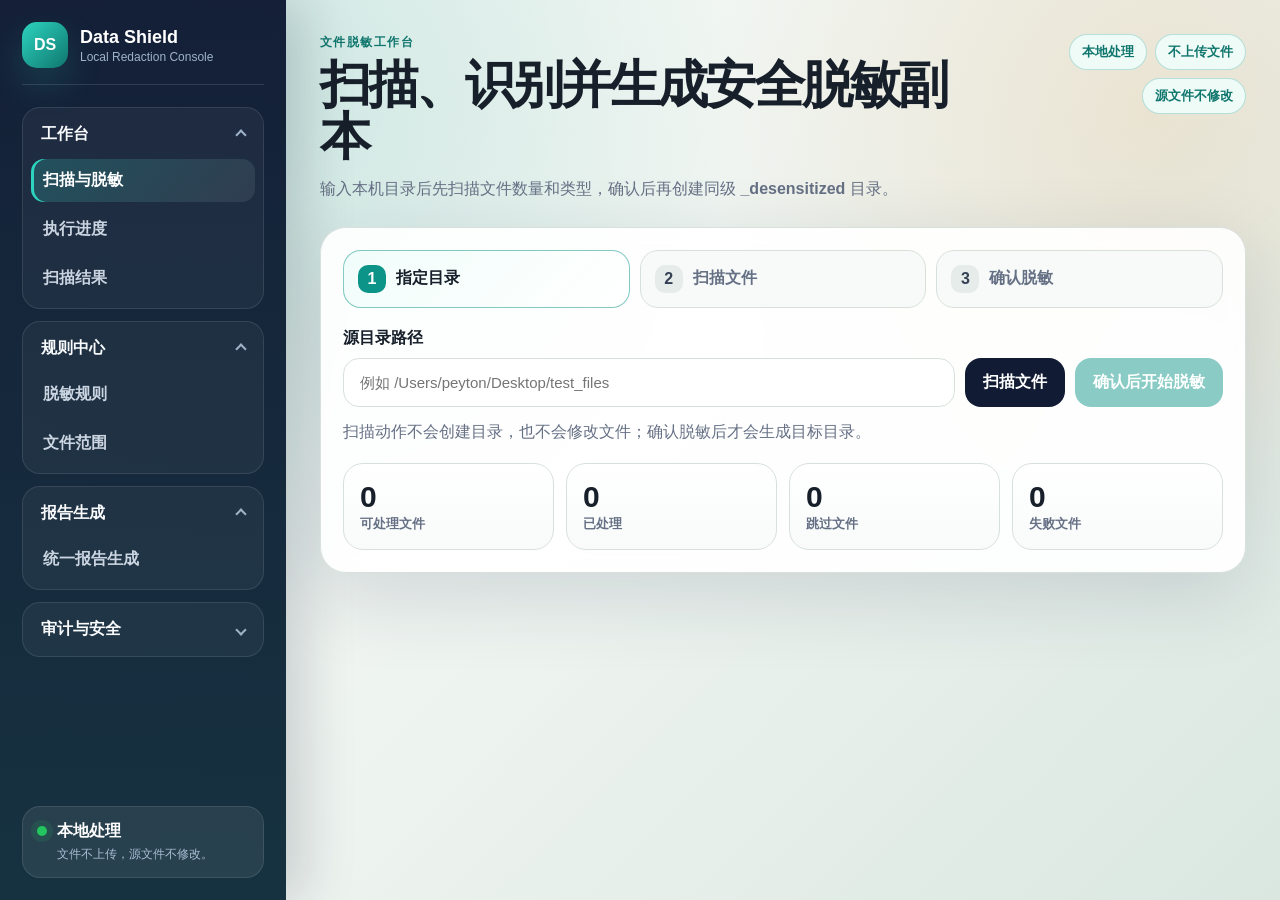
==== templates/index.html @ 87bc5324 "20260602" ====
<!doctype html>
<html lang="zh-CN">
<head>
  <meta charset="utf-8" />
  <meta name="viewport" content="width=device-width, initial-scale=1" />
  <title>文件脱敏工作台</title>
  <link rel="stylesheet" href="/static/styles.css" />
</head>
<body>
  <div class="productShell">
    <aside class="sidebar">
      <div class="sideBrand">
        <div class="logoMark">DS</div>
        <div>
          <strong>Data Shield</strong>
          <span>Local Redaction Console</span>
        </div>
      </div>

      <nav class="navGroups" aria-label="产品导航">
        <details class="navGroup" open>
          <summary><span>工作台</span><i></i></summary>
          <button class="navItem active" data-panel="workbench">扫描与脱敏</button>
          <button class="navItem" data-panel="progress">执行进度</button>
          <button class="navItem" data-panel="results">扫描结果</button>
        </details>
        <details class="navGroup" open>
          <summary><span>规则中心</span><i></i></summary>
          <button class="navItem" data-panel="rules">脱敏规则</button>
          <button class="navItem" data-panel="scope">文件范围</button>
        </details>
        <details class="navGroup" open>
          <summary><span>报告生成</span><i></i></summary>
          <button class="navItem" data-panel="report-generator">统一报告生成</button>
        </details>
        <details class="navGroup">
          <summary><span>审计与安全</span><i></i></summary>
          <button class="navItem" data-panel="report">报告说明</button>
          <button class="navItem" data-panel="risk">风险提示</button>
        </details>
      </nav>

      <div class="sideFoot">
        <span class="safeDot"></span>
        <div>
          <strong>本地处理</strong>
          <p>文件不上传，源文件不修改。</p>
        </div>
      </div>
    </aside>

    <main class="content">
      <header class="hero">
        <div>
          <p class="eyebrow">文件脱敏工作台</p>
          <h1 id="pageTitle">扫描、识别并生成安全脱敏副本</h1>
          <p class="subtitle" id="pageSubtitle">输入本机目录后先扫描文件数量和类型，确认后再创建同级 <b>_desensitized</b> 目录。</p>
        </div>
        <div class="heroBadges">
          <span>本地处理</span>
          <span>不上传文件</span>
          <span>源文件不修改</span>
        </div>
      </header>

      <section class="mainGrid">
        <div class="primaryColumn">
          <section class="card panel activePanel" id="panel-workbench">
            <div class="steps">
              <div class="step active" id="stepInput"><b>1</b><span>指定目录</span></div>
              <div class="step" id="stepScan"><b>2</b><span>扫描文件</span></div>
              <div class="step" id="stepRun"><b>3</b><span>确认脱敏</span></div>
            </div>

            <label for="sourceDir">源目录路径</label>
            <div class="inputRow">
              <input id="sourceDir" placeholder="例如 /Users/peyton/Desktop/test_files" />
              <button class="secondary" onclick="scan()">扫描文件</button>
              <button id="startBtn" onclick="startJob()" disabled>确认后开始脱敏</button>
            </div>
            <p class="hint">扫描动作不会创建目录，也不会修改文件；确认脱敏后才会生成目标目录。</p>

            <div class="metrics">
              <div class="metric"><b id="total">0</b><span>可处理文件</span></div>
              <div class="metric"><b id="processed">0</b><span>已处理</span></div>
              <div class="metric"><b id="skipped">0</b><span>跳过文件</span></div>
              <div class="metric"><b id="failed">0</b><span>失败文件</span></div>
            </div>
          </section>

          <section class="card panel" id="panel-progress">
            <div class="sectionTitle">
              <h2>执行进度</h2>
              <span id="statusBadge" class="tag neutral">等待扫描</span>
            </div>
            <div class="progress"><div id="bar"></div></div>
            <div class="statusGrid">
              <div><b>状态</b><span id="status">等待输入目录并扫描</span></div>
              <div><b>目标目录</b><span id="targetDir">-</span></div>
              <div><b>当前文件</b><span id="currentFile">-</span></div>
            </div>
            <div class="typeCounts" id="typeCounts"><span class="pill">等待扫描统计</span></div>
          </section>

          <section class="card panel" id="panel-results">
            <div class="sectionTitle">
              <h2>扫描结果</h2>
              <span class="muted" id="tableSummary">暂无扫描结果</span>
            </div>
            <div class="panelActions">
              <button class="secondary" onclick="activatePanel('workbench')">返回配置</button>
              <button id="resultStartBtn" onclick="startJob()" disabled>确认后开始脱敏</button>
            </div>
            <div class="tableWrap">
              <table>
                <thead><tr><th>文件</th><th>类型</th><th>状态</th><th>说明</th></tr></thead>
                <tbody id="fileRows"><tr><td colspan="4" class="muted">扫描后会显示文件明细。</td></tr></tbody>
              </table>
            </div>
          </section>

          <section class="card panel" id="panel-report-generator">
            <div class="sectionTitle"><h2>统一报告生成</h2><span class="tag">已接入</span></div>
            <div class="reportBuilder">
              <div class="reportHero"><b>Report Studio</b><span>一次指定台账数据源和交付文档目录，按日期范围生成周报、月报、季度报或年度报告。</span></div>

              <label for="reportLedgerPath">Excel 台账路径</label>
              <input id="reportLedgerPath" placeholder="例如 /Users/peyton/Desktop/project/0-Working-Record.xlsx" />

              <label for="reportDocumentRoot">交付文档搜索目录</label>
              <input id="reportDocumentRoot" placeholder="默认使用 Excel 台账所在目录" />

              <label>报告类型</label>
              <div class="reportTypeGrid" role="group" aria-label="报告类型">
                <button class="reportType active" type="button" data-report-type="weekly">周报</button>
                <button class="reportType" type="button" data-report-type="monthly">月报</button>
                <button class="reportType" type="button" data-report-type="quarterly">季度报</button>
                <button class="reportType" type="button" data-report-type="annual">年度报告</button>
              </div>

              <div class="dateGrid">
                <div>
                  <label for="reportStartDate">开始日期</label>
                  <input id="reportStartDate" type="date" />
                </div>
                <div>
                  <label for="reportEndDate">结束日期</label>
                  <input id="reportEndDate" type="date" />
                </div>
              </div>

              <div class="reportOptions"><span>工作完成情况</span><span>风险与问题</span><span>交付文档重点</span><span>后续计划</span></div>
              <button id="reportGenerateBtn" onclick="generateUnifiedReport()">生成报告</button>
              <div class="reportResult" id="reportResult">
                <p class="hint">选择报告类型和日期范围后生成报告。系统会读取 `一线支持` 和 `二线支持`，并在本地交付文档目录中递归查找 `交付文档` 字段对应文件，不访问外网。</p>
              </div>
            </div>
          </section>
        </div>

        <aside class="secondaryColumn">
          <section class="card panel" id="panel-rules">
            <div class="sectionTitle"><h2>脱敏规则</h2><span class="tag">46 条规则</span></div>
            <div class="ruleList">
              <details open>
                <summary>身份与联系方式</summary>
                <div class="ruleChips">
                  <span>身份证号 <code>&lt;ID_CARD&gt;</code></span>
                  <span>护照号 <code>&lt;PASSPORT&gt;</code></span>
                  <span>港澳证件 <code>&lt;HK_ID&gt;</code></span>
                  <span>台湾证件 <code>&lt;TW_ID&gt;</code></span>
                  <span>手机号 <code>&lt;PHONE&gt;</code></span>
                  <span>固定电话 <code>&lt;FIXED_PHONE&gt;</code></span>
                  <span>邮箱 <code>&lt;EMAIL&gt;</code></span>
                  <span>车牌号 <code>&lt;VEHICLE_PLATE&gt;</code></span>
                </div>
              </details>
              <details open>
                <summary>金融、票据与交易标识</summary>
                <div class="ruleChips">
                  <span>银行卡号 <code>&lt;BANK_CARD&gt;</code></span>
                  <span>银行账户 <code>&lt;BANK_ACCOUNT&gt;</code></span>
                  <span>SWIFT/BIC <code>&lt;SWIFT_CODE&gt;</code></span>
                  <span>支付系统行号 <code>&lt;CNAPS_CODE&gt;</code></span>
                  <span>证券账户 <code>&lt;SECURITY_ACCOUNT&gt;</code></span>
                  <span>股票代码 <code>&lt;STOCK_CODE&gt;</code></span>
                  <span>基金代码 <code>&lt;FUND_CODE&gt;</code></span>
                  <span>合同编号 <code>&lt;CONTRACT_NO&gt;</code></span>
                  <span>交易流水 <code>&lt;TXN_NO&gt;</code></span>
                  <span>发票号 <code>&lt;INVOICE_NO&gt;</code></span>
                  <span>纳税人识别号 <code>&lt;TAXPAYER_ID&gt;</code></span>
                </div>
              </details>
              <details open>
                <summary>系统资产、密钥与连接信息</summary>
                <div class="ruleChips">
                  <span>IPv4/IPv6 <code>&lt;IP&gt;</code></span>
                  <span>MAC 地址 <code>&lt;MAC&gt;</code></span>
                  <span>主机名字段 <code>&lt;HOSTNAME&gt;</code></span>
                  <span>密码/Token/API Key/Cookie <code>&lt;REDACTED&gt;</code></span>
                  <span>URL 敏感参数 <code>&lt;REDACTED&gt;</code></span>
                  <span>私钥块 <code>&lt;PRIVATE_KEY&gt;</code></span>
                  <span>数据库连接串 <code>&lt;DB_CONNECTION&gt;</code></span>
                </div>
              </details>
              <details>
                <summary>个人字段类敏感信息</summary>
                <div class="ruleChips">
                  <span>姓名字段 <code>&lt;NAME&gt;</code></span>
                  <span>地址字段 <code>&lt;ADDRESS&gt;</code></span>
                  <span>位置/经纬度字段 <code>&lt;LOCATION&gt;</code></span>
                  <span>出生日期字段 <code>&lt;DATE&gt;</code></span>
                  <span>账号/用户字段 <code>&lt;ACCOUNT&gt;</code></span>
                  <span>金融金额字段 <code>&lt;FINANCIAL_INFO&gt;</code></span>
                  <span>利率字段 <code>&lt;RATE&gt;</code></span>
                  <span>信用评分字段 <code>&lt;CREDIT_SCORE&gt;</code></span>
                  <span>贷款状态字段 <code>&lt;LOAN_STATUS&gt;</code></span>
                  <span>抵押/担保字段 <code>&lt;COLLATERAL&gt;</code></span>
                </div>
              </details>
              <details>
                <summary>企业、监管与合规字段</summary>
                <div class="ruleChips">
                  <span>统一社会信用代码 <code>&lt;CREDIT_CODE&gt;</code></span>
                  <span>企业/机构名称字段 <code>&lt;COMPANY_NAME&gt;</code></span>
                  <span>法人代表字段 <code>&lt;LEGAL_PERSON&gt;</code></span>
                  <span>反洗钱/名单字段 <code>&lt;AML_INFO&gt;</code></span>
                  <span>监管批复/许可字段 <code>&lt;COMPLIANCE_INFO&gt;</code></span>
                </div>
              </details>
              <details>
                <summary>特殊敏感信息字段</summary>
                <div class="ruleChips">
                  <span>医疗信息字段 <code>&lt;MEDICAL_INFO&gt;</code></span>
                  <span>生物识别字段 <code>&lt;BIOMETRIC&gt;</code></span>
                  <span>宗教信仰字段 <code>&lt;RELIGION&gt;</code></span>
                  <span>未成年人/监护人字段 <code>&lt;MINOR_INFO&gt;</code></span>
                </div>
              </details>
            </div>
          </section>

          <section class="card panel" id="panel-scope">
            <div class="sectionTitle"><h2>文件范围</h2><span class="tag neutral">当前版本</span></div>
            <div class="scopeGrid">
              <span>.docx</span><span>.pptx</span><span>.xlsx</span><span>.txt</span><span>.csv</span><span>.json</span><span>.log</span><span>.md</span>
            </div>
            <p class="hint">旧版 Office、PDF 和未知二进制文件默认跳过，避免未脱敏内容进入输出目录。</p>
          </section>

          <section class="card panel" id="panel-report">
            <div class="sectionTitle"><h2>报告说明</h2><span class="tag">JSON</span></div>
            <p class="hint">任务完成后会在目标目录生成 <code>desensitization_report.json</code>，记录处理数量、跳过文件、失败文件和规则命中次数。</p>
          </section>

          <section class="card panel riskPanel" id="panel-risk">
            <div class="sectionTitle"><h2>风险提示</h2><span class="tag warn">需抽查</span></div>
            <p>规则脱敏可能存在误判或漏判。图片 OCR、PDF 原格式、嵌入对象、复杂宏和旧版 Office 文件暂未覆盖，正式使用前需要人工抽查脱敏结果。</p>
          </section>
        </aside>
      </section>
    </main>
  </div>
  <script src="/static/app.js"></script>
</body>
</html>
---- static/styles.css ----
:root {
  --bg: #edf3ef;
  --panel: #ffffff;
  --panel-soft: #f7faf8;
  --ink: #17202a;
  --muted: #667085;
  --line: #d8e0dc;
  --brand: #0d9488;
  --brand-dark: #0f766e;
  --navy: #111c34;
  --navy-soft: #1d2b4b;
  --amber: #d97706;
  --red: #dc2626;
  --green: #15803d;
  --shadow: 0 24px 80px rgba(20, 33, 61, .14);
}
* { box-sizing: border-box; }
body {
  margin: 0;
  min-height: 100vh;
  font-family: Avenir Next, Trebuchet MS, "PingFang SC", "Microsoft YaHei", sans-serif;
  color: var(--ink);
  background:
    radial-gradient(circle at 18% 10%, rgba(13, 148, 136, .18), transparent 32rem),
    radial-gradient(circle at 90% 12%, rgba(217, 119, 6, .12), transparent 28rem),
    linear-gradient(135deg, #f8fbf8 0%, var(--bg) 55%, #dae7e1 100%);
}
button, input { font: inherit; }
.productShell { display: grid; grid-template-columns: 286px minmax(0, 1fr); min-height: 100vh; }
.sidebar {
  position: sticky;
  top: 0;
  height: 100vh;
  display: flex;
  flex-direction: column;
  gap: 22px;
  padding: 22px;
  color: #dbeafe;
  background:
    linear-gradient(180deg, rgba(17, 28, 52, .98), rgba(13, 42, 57, .96)),
    radial-gradient(circle at top, rgba(13, 148, 136, .3), transparent 20rem);
  box-shadow: 16px 0 50px rgba(17, 28, 52, .18);
}
.sideBrand { display: flex; align-items: center; gap: 12px; padding-bottom: 16px; border-bottom: 1px solid rgba(255,255,255,.12); }
.logoMark { width: 46px; height: 46px; display: grid; place-items: center; border-radius: 15px; background: linear-gradient(135deg, #2dd4bf, #0f766e); color: white; font-weight: 900; box-shadow: 0 16px 36px rgba(45, 212, 191, .18); }
.sideBrand strong { display: block; color: white; font-size: 18px; }
.sideBrand span { display: block; color: #9fb3c8; font-size: 12px; margin-top: 2px; }
.navGroups { display: grid; gap: 12px; }
.navGroup { border: 1px solid rgba(255,255,255,.1); background: rgba(255,255,255,.045); border-radius: 18px; padding: 8px; }
.navGroup summary { list-style: none; cursor: pointer; display: flex; align-items: center; justify-content: space-between; color: #f8fafc; font-weight: 800; padding: 8px 10px; }
.navGroup summary::-webkit-details-marker { display: none; }
.navGroup summary i { width: 8px; height: 8px; border-right: 2px solid #9fb3c8; border-bottom: 2px solid #9fb3c8; transform: rotate(45deg); transition: transform .2s ease; }
.navGroup[open] summary i { transform: rotate(225deg); }
.navItem { width: 100%; margin-top: 6px; padding: 11px 12px; border: 0; border-radius: 13px; background: transparent; color: #cbd5e1; text-align: left; cursor: pointer; font-weight: 700; }
.navItem:hover { background: rgba(255,255,255,.08); color: white; }
.navItem.active { background: linear-gradient(135deg, rgba(45, 212, 191, .22), rgba(255,255,255,.08)); color: white; box-shadow: inset 3px 0 0 #2dd4bf; }
.sideFoot { margin-top: auto; display: flex; gap: 10px; align-items: flex-start; padding: 14px; border-radius: 18px; background: rgba(255,255,255,.08); border: 1px solid rgba(255,255,255,.1); }
.safeDot { width: 10px; height: 10px; margin-top: 5px; border-radius: 99px; background: #22c55e; box-shadow: 0 0 0 6px rgba(34,197,94,.12); }
.sideFoot strong { color: white; }
.sideFoot p { margin: 4px 0 0; color: #a9bdd4; font-size: 12px; line-height: 1.45; }
.content { padding: 34px; overflow: hidden; }
.hero { display: flex; justify-content: space-between; gap: 24px; align-items: flex-start; margin-bottom: 24px; }
.eyebrow { margin: 0 0 8px; color: var(--brand-dark); font-weight: 900; letter-spacing: .12em; text-transform: uppercase; font-size: 12px; }
h1 { margin: 0; font-size: clamp(32px, 4vw, 54px); letter-spacing: -.055em; line-height: 1.02; }
.subtitle { max-width: 720px; margin: 12px 0 0; color: var(--muted); line-height: 1.7; }
.heroBadges { display: flex; flex-wrap: wrap; gap: 8px; justify-content: flex-end; min-width: 260px; }
.heroBadges span, .tag { border: 1px solid rgba(13, 148, 136, .26); color: #0f766e; background: rgba(240, 253, 250, .9); border-radius: 999px; padding: 8px 12px; font-size: 13px; font-weight: 800; }
.tag.neutral { color: #344054; background: #f2f4f7; border-color: #d0d5dd; }
.tag.ok { color: var(--green); background: #f0fdf4; border-color: rgba(21,128,61,.28); }
.tag.danger { color: var(--red); background: #fef2f2; border-color: rgba(220,38,38,.25); }
.tag.warn { color: var(--amber); background: #fffbeb; border-color: rgba(217,119,6,.28); }
.mainGrid { display: block; }
.primaryColumn, .secondaryColumn { display: contents; }
.card { background: rgba(255,255,255,.92); border: 1px solid var(--line); border-radius: 26px; padding: 22px; box-shadow: var(--shadow); backdrop-filter: blur(10px); }
.card + .card { margin-top: 20px; }
.panel { display: none; scroll-margin-top: 24px; animation: panelIn .22s ease-out; }
.panel.activePanel { display: block; }
@keyframes panelIn {
  from { opacity: 0; transform: translateY(8px); }
  to { opacity: 1; transform: translateY(0); }
}
.steps { display: grid; grid-template-columns: repeat(3, 1fr); gap: 10px; margin-bottom: 20px; }
.step { display: flex; align-items: center; gap: 10px; border: 1px solid var(--line); background: var(--panel-soft); border-radius: 18px; padding: 14px; color: var(--muted); font-weight: 800; }
.step b { width: 28px; height: 28px; display: grid; place-items: center; border-radius: 10px; background: #e5ece9; color: #344054; }
.step.active { border-color: rgba(13,148,136,.5); background: linear-gradient(135deg, rgba(240,253,250,.96), white); color: var(--ink); }
.step.active b { background: var(--brand); color: white; }
label { display: block; font-weight: 900; margin-bottom: 9px; }
.inputRow { display: grid; grid-template-columns: 1fr auto auto; gap: 10px; }
input { width: 100%; border: 1px solid var(--line); border-radius: 16px; padding: 15px 16px; font-size: 15px; background: white; color: var(--ink); outline: none; }
input:focus { border-color: var(--brand); box-shadow: 0 0 0 4px rgba(13,148,136,.12); }
button { border: 0; border-radius: 16px; padding: 14px 18px; font-weight: 900; background: var(--brand); color: white; cursor: pointer; white-space: nowrap; }
button:hover { background: var(--brand-dark); }
button.secondary { background: var(--navy); }
button.secondary:hover { background: var(--navy-soft); }
button:disabled { opacity: .48; cursor: not-allowed; }
.downloadButton {
  display: inline-flex;
  align-items: center;
  justify-content: center;
  border-radius: 16px;
  padding: 14px 18px;
  font-weight: 900;
  color: white;
  background: var(--brand);
  text-decoration: none;
}
.downloadButton:hover { background: var(--brand-dark); }
.hint { margin: 12px 0 0; color: var(--muted); line-height: 1.65; }
.metrics { display: grid; grid-template-columns: repeat(4, 1fr); gap: 12px; margin-top: 18px; }
.metric { border: 1px solid var(--line); background: linear-gradient(180deg, white, #f8fbfa); border-radius: 20px; padding: 16px; }
.metric b { display: block; font-size: 30px; letter-spacing: -.04em; }
.metric span { color: var(--muted); font-size: 13px; font-weight: 800; }
.sectionTitle { display: flex; align-items: center; justify-content: space-between; gap: 12px; margin-bottom: 14px; }
.sectionTitle h2 { margin: 0; font-size: 22px; letter-spacing: -.03em; }
.panelActions { display: flex; justify-content: flex-end; gap: 10px; margin-bottom: 14px; }
.progress { height: 16px; border-radius: 999px; border: 1px solid var(--line); background: white; overflow: hidden; }
.progress > div { width: 0; height: 100%; background: linear-gradient(90deg, var(--brand), #f59e0b); transition: width .25s ease; }
.statusGrid { display: grid; gap: 10px; margin-top: 16px; }
.statusGrid div { display: grid; grid-template-columns: 96px minmax(0, 1fr); gap: 10px; padding: 12px 14px; border: 1px dashed var(--line); border-radius: 16px; background: white; }
.statusGrid span, .muted { color: var(--muted); overflow-wrap: anywhere; }
.typeCounts { display: flex; flex-wrap: wrap; gap: 8px; margin-top: 14px; }
.pill { border: 1px solid var(--line); background: white; color: #344054; border-radius: 999px; padding: 8px 12px; font-size: 13px; font-weight: 800; }
.pill.ok { color: var(--green); border-color: rgba(21,128,61,.28); background: #f0fdf4; }
.pill.skip { color: var(--amber); border-color: rgba(217,119,6,.28); background: #fffbeb; }
.tableWrap { max-height: 380px; overflow: auto; border: 1px solid var(--line); border-radius: 18px; background: white; }
table { width: 100%; border-collapse: collapse; font-size: 14px; }
th, td { padding: 12px 14px; border-bottom: 1px solid #edf1ef; text-align: left; vertical-align: top; }
th { position: sticky; top: 0; background: #f8fbfa; color: #344054; font-size: 12px; text-transform: uppercase; letter-spacing: .05em; }
tr:last-child td { border-bottom: 0; }
.state { display: inline-flex; border-radius: 999px; padding: 5px 9px; font-size: 12px; font-weight: 900; }
.state.ok { color: var(--green); background: #dcfce7; }
.state.skip { color: var(--amber); background: #fef3c7; }
.ruleList { display: grid; gap: 10px; }
details { border: 1px solid var(--line); background: linear-gradient(180deg, white, #f8fbfa); border-radius: 18px; padding: 14px 15px; }
summary { cursor: pointer; font-weight: 900; color: #243247; }
details p { margin: 10px 0 0; color: var(--muted); line-height: 1.65; }
.ruleChips { display: flex; flex-wrap: wrap; gap: 8px; margin-top: 12px; }
.ruleChips span {
  display: inline-flex;
  align-items: center;
  gap: 6px;
  max-width: 100%;
  border: 1px solid var(--line);
  border-radius: 999px;
  padding: 8px 10px;
  background: white;
  color: #344054;
  font-size: 13px;
  font-weight: 800;
}
.ruleChips code { white-space: nowrap; }
code { background: #eef4f1; color: #0f766e; border-radius: 7px; padding: 2px 6px; }
.scopeGrid { display: grid; grid-template-columns: repeat(4, 1fr); gap: 8px; }
.scopeGrid span { text-align: center; border: 1px solid var(--line); border-radius: 12px; padding: 10px 8px; background: white; font-weight: 900; color: #344054; }
.reportBuilder { display: grid; gap: 14px; }
.reportHero {
  display: grid;
  gap: 6px;
  padding: 22px;
  border-radius: 22px;
  color: white;
  background:
    linear-gradient(135deg, rgba(17, 28, 52, .92), rgba(13, 148, 136, .86)),
    radial-gradient(circle at right top, rgba(255,255,255,.28), transparent 18rem);
  box-shadow: 0 20px 50px rgba(13, 42, 57, .18);
}
.reportHero b { font-size: 28px; letter-spacing: -.04em; }
.reportHero span { color: rgba(255,255,255,.78); line-height: 1.6; }
.reportOptions { display: flex; flex-wrap: wrap; gap: 8px; }
.reportTypeGrid { display: grid; grid-template-columns: repeat(4, 1fr); gap: 10px; }
.reportType {
  border: 1px solid var(--line);
  background: white;
  color: #344054;
}
.reportType:hover { background: #f8fbfa; color: var(--brand-dark); }
.reportType.active {
  border-color: rgba(13,148,136,.45);
  background: linear-gradient(135deg, var(--brand), #2dd4bf);
  color: white;
}
.reportOptions span {
  border: 1px solid rgba(13,148,136,.24);
  background: #f0fdfa;
  color: #0f766e;
  border-radius: 999px;
  padding: 8px 12px;
  font-size: 13px;
  font-weight: 900;
}
.dateGrid { display: grid; grid-template-columns: 1fr 1fr; gap: 12px; }
.reportResult { display: grid; gap: 12px; }
.reportSummary { display: grid; grid-template-columns: repeat(4, 1fr); gap: 10px; }
.reportSummary div {
  border: 1px solid var(--line);
  border-radius: 16px;
  padding: 14px;
  background: linear-gradient(180deg, white, #f8fbfa);
}
.reportSummary b { display: block; font-size: 26px; letter-spacing: -.04em; }
.reportSummary span { color: var(--muted); font-size: 13px; font-weight: 800; }
.generatedPath {
  display: grid;
  gap: 6px;
  border: 1px dashed var(--line);
  border-radius: 16px;
  padding: 14px;
  background: white;
}
.generatedPath span { color: var(--muted); overflow-wrap: anywhere; }
.reportPreview {
  max-height: 320px;
  overflow: auto;
  margin: 0;
  border-radius: 18px;
  padding: 16px;
  background: #111827;
  color: #e5e7eb;
  font-size: 13px;
  line-height: 1.65;
}
.documentSummaryBlock {
  display: grid;
  gap: 10px;
  border: 1px solid var(--line);
  border-radius: 18px;
  padding: 16px;
  background: #fbfdfc;
}
.documentSummaryBlock h3 { margin: 0; }
.docSummary ul { margin: 10px 0 0; padding-left: 20px; color: var(--muted); line-height: 1.65; }
.missingDocs { display: flex; flex-wrap: wrap; gap: 8px; align-items: center; color: var(--amber); }
.missingDocs span {
  border: 1px solid rgba(217,119,6,.28);
  background: #fffbeb;
  border-radius: 999px;
  padding: 6px 10px;
  font-size: 12px;
  font-weight: 800;
}
.errorText { color: var(--red); font-weight: 800; }
.riskPanel { border-left: 5px solid var(--amber); }
.riskPanel p { color: #7c4a03; line-height: 1.7; margin-bottom: 0; }
@media (max-width: 1120px) {
  .productShell { grid-template-columns: 1fr; }
  .sidebar { position: relative; height: auto; }
  .mainGrid { grid-template-columns: 1fr; }
  .hero { flex-direction: column; }
  .heroBadges { justify-content: flex-start; }
}
@media (max-width: 760px) {
  .content, .sidebar { padding: 18px; }
  .inputRow { grid-template-columns: 1fr; }
  .panelActions { flex-direction: column; }
  .metrics, .steps, .scopeGrid { grid-template-columns: 1fr 1fr; }
  .dateGrid, .reportSummary { grid-template-columns: 1fr; }
  .reportTypeGrid { grid-template-columns: 1fr 1fr; }
  .statusGrid div { grid-template-columns: 1fr; }
}
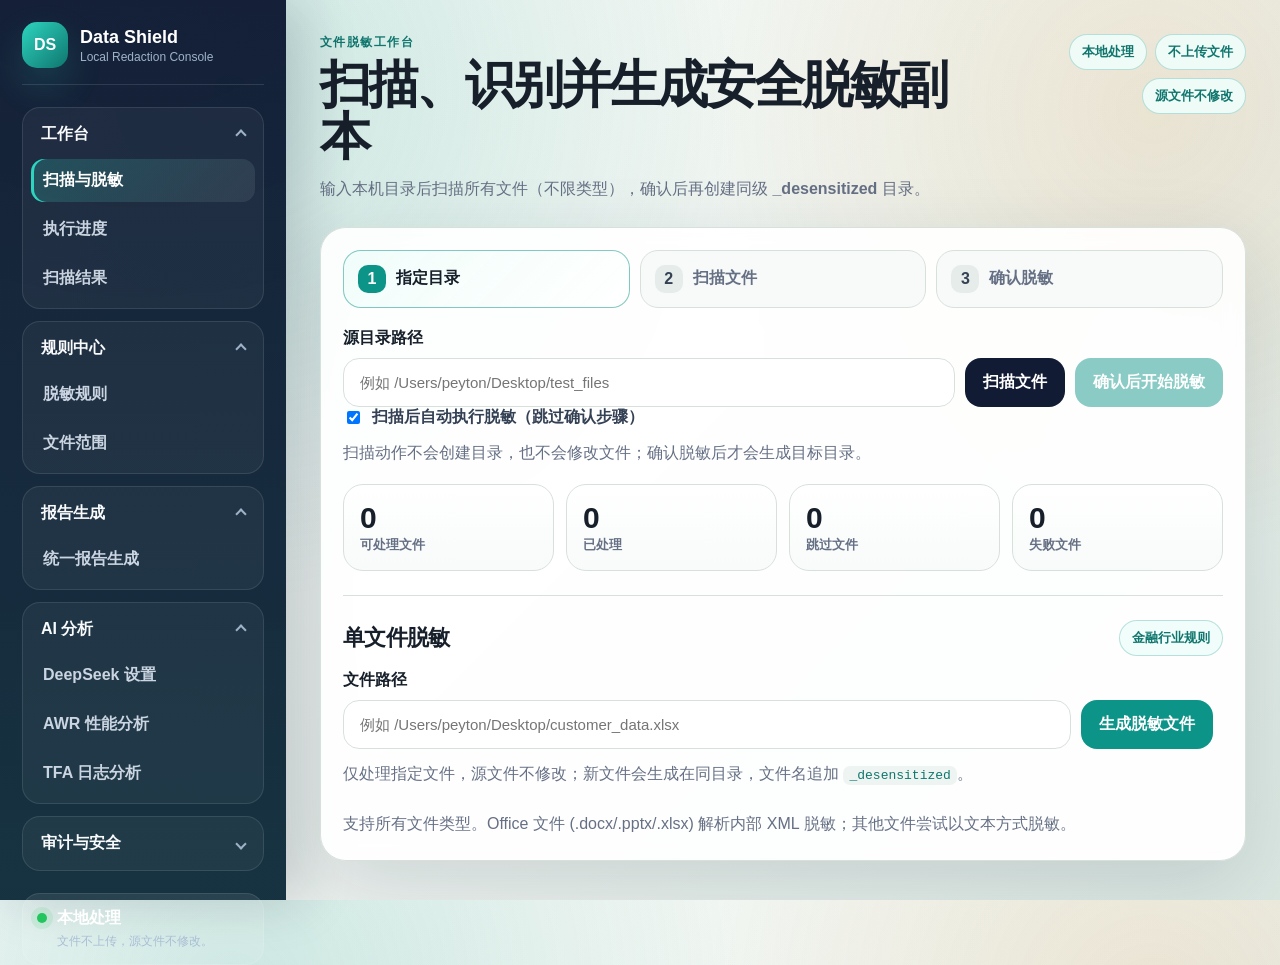
==== commit 7ae5cd5b: "20260605" ====
--- a/templates/index.html
+++ b/templates/index.html
@@ -33,6 +33,12 @@
           <summary><span>报告生成</span><i></i></summary>
           <button class="navItem" data-panel="report-generator">统一报告生成</button>
         </details>
+        <details class="navGroup" open>
+          <summary><span>AI 分析</span><i></i></summary>
+          <button class="navItem" data-panel="deepseek-config">DeepSeek 设置</button>
+          <button class="navItem" data-panel="awr-analysis">AWR 性能分析</button>
+          <button class="navItem" data-panel="tfa-analysis">TFA 日志分析</button>
+        </details>
         <details class="navGroup">
           <summary><span>审计与安全</span><i></i></summary>
           <button class="navItem" data-panel="report">报告说明</button>
@@ -54,7 +60,7 @@
         <div>
           <p class="eyebrow">文件脱敏工作台</p>
           <h1 id="pageTitle">扫描、识别并生成安全脱敏副本</h1>
-          <p class="subtitle" id="pageSubtitle">输入本机目录后先扫描文件数量和类型，确认后再创建同级 <b>_desensitized</b> 目录。</p>
+          <p class="subtitle" id="pageSubtitle">输入本机目录后扫描所有文件（不限类型），确认后再创建同级 <b>_desensitized</b> 目录。</p>
         </div>
         <div class="heroBadges">
           <span>本地处理</span>
@@ -78,6 +84,7 @@
               <button class="secondary" onclick="scan()">扫描文件</button>
               <button id="startBtn" onclick="startJob()" disabled>确认后开始脱敏</button>
             </div>
+            <label class="checkRow"><input id="autoRun" type="checkbox" checked /> 扫描后自动执行脱敏（跳过确认步骤）</label>
             <p class="hint">扫描动作不会创建目录，也不会修改文件；确认脱敏后才会生成目标目录。</p>
 
             <div class="metrics">
@@ -85,6 +92,21 @@
               <div class="metric"><b id="processed">0</b><span>已处理</span></div>
               <div class="metric"><b id="skipped">0</b><span>跳过文件</span></div>
               <div class="metric"><b id="failed">0</b><span>失败文件</span></div>
+            </div>
+
+            <div class="divider"></div>
+            <div class="sectionTitle compactTitle">
+              <h2>单文件脱敏</h2>
+              <span class="tag">金融行业规则</span>
+            </div>
+            <label for="singleFilePath">文件路径</label>
+            <div class="inputRow">
+              <input id="singleFilePath" placeholder="例如 /Users/peyton/Desktop/customer_data.xlsx" />
+              <button type="button" onclick="redactSingleFile()">生成脱敏文件</button>
+            </div>
+            <p class="hint">仅处理指定文件，源文件不修改；新文件会生成在同目录，文件名追加 <code>_desensitized</code>。</p>
+            <div class="singleFileResult" id="singleFileResult">
+              <p class="hint">支持所有文件类型。Office 文件 (.docx/.pptx/.xlsx) 解析内部 XML 脱敏；其他文件尝试以文本方式脱敏。</p>
             </div>
           </section>
 
@@ -149,6 +171,24 @@
                 </div>
               </div>
 
+              <!-- AI 增强开关 -->
+              <div class="reportAiSection">
+                <label class="reportAiToggle">
+                  <input type="checkbox" id="reportAiEnable" onchange="toggleReportAi()" />
+                  <span class="reportAiToggleUI"></span>
+                  <span><b>🤖 AI 增强报告</b></span>
+                </label>
+                <div class="reportAiConfig" id="reportAiConfig" style="display:none">
+                  <label for="reportDsMode">AI 模型选择</label>
+                  <select id="reportDsMode">
+                    <option value="">默认（使用 DeepSeek 设置中激活的模型）</option>
+                    <option value="local">本地模型</option>
+                    <option value="online">联网模型</option>
+                  </select>
+                  <p class="hint">启用后，系统会将统计数据发送给大模型进行语言润色和内容增强，并自动生成统计图表嵌入 Word 报告中。</p>
+                </div>
+              </div>
+
               <div class="reportOptions"><span>工作完成情况</span><span>风险与问题</span><span>交付文档重点</span><span>后续计划</span></div>
               <button id="reportGenerateBtn" onclick="generateUnifiedReport()">生成报告</button>
               <div class="reportResult" id="reportResult">
@@ -156,11 +196,326 @@
               </div>
             </div>
           </section>
+
+          <section class="card panel" id="panel-deepseek-config">
+            <div class="sectionTitle"><h2>DeepSeek 设置</h2><span class="tag">模型与服务</span></div>
+            <div class="dsConfigBuilder">
+
+              <div class="dsConfigHero">
+                <b>🔮 DeepSeek 配置</b>
+                <span>配置本地或联网模型服务参数，选择要使用的模型。配置完成后可前往「AWR 性能分析」页面进行报告分析。</span>
+              </div>
+
+              <!-- 模式选择 -->
+              <div class="dsModeSelector">
+                <label class="dsModeOption dsModeActive" id="dsModeLocalLabel">
+                  <input type="radio" name="dsMode" value="local" checked onchange="toggleDsMode()" />
+                  <span class="dsModeIcon">🖥️</span>
+                  <span class="dsModeLabel"><b>本地地址</b><small>使用本地 Ollama 等服务</small></span>
+                </label>
+                <label class="dsModeOption" id="dsModeOnlineLabel">
+                  <input type="radio" name="dsMode" value="online" onchange="toggleDsMode()" />
+                  <span class="dsModeIcon">🌐</span>
+                  <span class="dsModeLabel"><b>联网地址</b><small>使用在线 API 服务</small></span>
+                </label>
+              </div>
+
+              <!-- 本地配置面板 -->
+              <div class="dsConfigCard" id="dsPanelLocal">
+                <div class="sectionTitle compactTitle"><h3>🖥️ 本地配置</h3></div>
+                <div class="dsConfigGrid">
+                  <div class="dsFieldWithTest">
+                    <div>
+                      <label for="dsLocalUrl">接口地址</label>
+                      <input id="dsLocalUrl" placeholder="http://127.0.0.1:11434/api/chat" />
+                    </div>
+                    <button type="button" class="dsTestBtn" onclick="testDsConnection('local')" title="测试连接">🔄 测试</button>
+                  </div>
+                  <div>
+                    <label for="dsLocalModel">选择模型</label>
+                    <select id="dsLocalModel">
+                      <option value="">正在加载本地模型...</option>
+                    </select>
+                    <p class="hint">系统自动发现本地可用模型</p>
+                  </div>
+                </div>
+                <div class="dsTestResult" id="dsTestResultLocal" style="display:none;"></div>
+              </div>
+
+              <!-- 联网配置面板 -->
+              <div class="dsConfigCard" id="dsPanelOnline" style="display:none;">
+                <div class="sectionTitle compactTitle"><h3>🌐 联网配置</h3></div>
+                <div class="dsConfigGrid">
+                  <div class="dsFieldWithTest">
+                    <div>
+                      <label for="dsOnlineUrl">接口地址</label>
+                      <input id="dsOnlineUrl" placeholder="https://api.deepseek.com/chat/completions" value="https://api.deepseek.com/chat/completions" />
+                    </div>
+                    <button type="button" class="dsTestBtn" onclick="testDsConnection('online')" title="测试连接">🔄 测试</button>
+                  </div>
+                  <div>
+                    <label for="dsOnlineModel">选择模型</label>
+                    <input id="dsOnlineModel" placeholder="deepseek-chat" value="deepseek-chat" />
+                    <p class="hint">在线模型请手动输入模型名称</p>
+                  </div>
+                </div>
+                <div style="margin-top:14px;">
+                  <label for="dsOnlineApiKey">API Key（仅在线模型需要）</label>
+                  <input id="dsOnlineApiKey" type="password" placeholder="sk-xxxxxxxxxxxxxxxxxxxxxxxxxxxxxxxx" />
+                  <p class="hint">使用 OpenAI 兼容的在线 API 时必须填写</p>
+                </div>
+                <div class="dsTestResult" id="dsTestResultOnline" style="display:none;"></div>
+              </div>
+
+              <!-- 状态与操作 -->
+              <div class="dsConfigCard">
+                <div class="dsConnStatus">
+                  <div class="dsConnDot" id="dsConnDot"></div>
+                  <div>
+                    <b id="dsConnLabel">连接状态</b>
+                    <span id="dsConnDesc">尚未检测</span>
+                  </div>
+                  <button type="button" class="secondary" onclick="loadOracleLstFiles()">刷新模型列表</button>
+                </div>
+                <div class="dsConfigActions">
+                  <button type="button" class="primary" onclick="saveDeepseekConfig()">💾 保存配置</button>
+                  <span class="dsSaveHint" id="dsSaveHint"></span>
+                </div>
+              </div>
+
+              <div class="dsConfigNote">
+                <b>💡 使用提示</b>
+                <ul>
+                  <li><b>本地 Ollama：</b>地址填 <code>http://127.0.0.1:11434/api/chat</code>，模型自动发现，无需 API Key</li>
+                  <li><b>联网 DeepSeek：</b>默认地址 <code>https://api.deepseek.com/chat/completions</code>，模型填 <code>deepseek-chat</code>，填入 API Key</li>
+                  <li>其他 OpenAI 兼容 API 可自行填入对应地址和模型名</li>
+                  <li>通过上方选项卡选择使用「本地地址」还是「联网地址」</li>
+                  <li>配置完成后，可前往「AWR 性能分析」页面进行报告分析</li>
+                </ul>
+              </div>
+            </div>
+          </section>
+
+          <section class="card panel" id="panel-awr-analysis">
+            <div class="sectionTitle"><h2>AWR 性能分析</h2><span class="tag">Oracle 诊断</span></div>
+            <div class="awrAnalysisBuilder">
+              <div class="dsConfigHero awrHero">
+                <b>📊 AWR Report Analyzer</b>
+                <span>读取本地 Oracle 性能对比 .lst 文件或 AWR HTML 报告，调用 DeepSeek 本地模型生成可下载的分析报告。</span>
+              </div>
+
+              <div class="awrTabs" role="tablist">
+                <button class="awrTab active" data-awr-tab="lst" type="button">.lst 性能对比分析</button>
+                <button class="awrTab" data-awr-tab="awr-html" type="button">AWR HTML 报告分析</button>
+              </div>
+
+              <!-- 分析模型选择 -->
+              <div class="awrModelSelector">
+                <label for="dsAnalysisMode">分析模型</label>
+                <select id="dsAnalysisMode">
+                  <option value="">DeepSeek 设置中的当前激活配置</option>
+                  <option value="local">🖥️ 本地模型</option>
+                  <option value="online">🌐 联网模型</option>
+                </select>
+              </div>
+
+              <div class="awrTabPanel active" id="awrTab-lst">
+                <div class="awrSectionCard">
+                  <div class="sectionTitle compactTitle"><h3>Oracle .lst 文件</h3><span class="tag">性能对比</span></div>
+                  <label for="oracleLstPath">选择 .lst 文件</label>
+                  <div class="inputRow">
+                    <select id="oracleLstPath"></select>
+                    <button class="secondary" type="button" onclick="loadOracleLstFiles()">刷新列表</button>
+                    <button type="button" onclick="analyzeOracleLst()">开始分析</button>
+                  </div>
+                  <label class="checkRow"><input id="oracleUseLatest" type="checkbox" checked /> 自动使用 data 目录下最新的 .lst 文件</label>
+                </div>
+              </div>
+
+              <div class="awrTabPanel" id="awrTab-awr-html">
+                <div class="awrSectionCard">
+                  <div class="sectionTitle compactTitle"><h3>AWR HTML 报告</h3><span class="tag">AWR Report</span></div>
+                  <label for="oracleAwrPath">AWR 报告文件路径</label>
+                  <div class="inputRow">
+                    <input id="oracleAwrPath" placeholder="例如 /Users/peyton/Desktop/awr_orcl_1_100_101.html" />
+                    <button class="secondary" type="button" onclick="chooseAwrUpload()">上传文件</button>
+                    <button type="button" onclick="analyzeOracleAwr()">分析 AWR</button>
+                  </div>
+                  <input id="awrUploadInput" type="file" accept=".html,.htm" hidden />
+                </div>
+
+                <div class="awrSectionCard">
+                  <label for="oracleAwrSelect">从 data 目录选择 AWR 文件</label>
+                  <div class="inputRow">
+                    <select id="oracleAwrSelect">
+                      <option value="">未发现 AWR 文件，可手动输入路径</option>
+                    </select>
+                    <button class="secondary" type="button" onclick="fillSelectedAwrFile()">填充路径</button>
+                    <button class="secondary" type="button" onclick="generateAwrWordReport()">生成 Word 报告</button>
+                  </div>
+                  <p class="hint">将 AWR HTML 分析结果合并输出为格式化的 Word 文档。</p>
+                </div>
+              </div>
+
+              <div class="awrSectionCard">
+                <div class="sectionTitle compactTitle"><h3>Word 报告模板</h3><span class="tag neutral">可选</span></div>
+                <label for="oracleReportTemplate">选择模板文档</label>
+                <select id="oracleReportTemplate">
+                  <option value="">不使用模板（纯 AI 生成）</option>
+                </select>
+                <p class="hint">模板用于格式化 .lst 和 AWR 分析输出的 Word 报告样式。</p>
+              </div>
+
+              <div class="awrResultBlock" id="oracleAnalysisResult">
+                <p class="hint">先确认本地 DeepSeek 服务可访问。默认兼容 Ollama <code>/api/chat</code> 接口，分析结果会写入 <code>output/</code> 目录。</p>
+              </div>
+            </div>
+          </section>
+
+          <section class="card panel" id="panel-tfa-analysis">
+            <div class="sectionTitle"><h2>TFA 日志自动分析</h2><span class="tag">v1.0</span></div>
+            <div class="tfaBuilder">
+              <div class="dsConfigHero tfaHero">
+                <b>🔍 Oracle TFA Analyzer</b>
+                <span>输入已脱敏的 Oracle TFA zip 包，自动解压并分析八大方向，生成 evidence.json 以及领导汇报版 + 技术专家版 Word 报告。</span>
+              </div>
+
+              <div class="tfaSteps">
+                <div class="tfaStep active"><b>1</b>选择 TFA zip 包</div>
+                <div class="tfaStep"><b>2</b>自动解压扫描</div>
+                <div class="tfaStep"><b>3</b>规则分析</div>
+                <div class="tfaStep"><b>4</b>生成报告</div>
+              </div>
+
+              <div class="awrSectionCard">
+                <label for="tfaZipPath">TFA zip 包路径</label>
+                <div class="inputRow">
+                  <input id="tfaZipPath" placeholder="例如 /Users/peyton/Desktop/tfa_orcl_20250101.zip" />
+                  <button class="secondary" type="button" onclick="chooseTfaUpload()">上传 zip</button>
+                  <button type="button" onclick="analyzeTfa()" id="tfaAnalyzeBtn">开始分析</button>
+                </div>
+                <div class="tfaTimeFilterRow">
+                  <label>时间范围</label>
+                  <div class="tfaTimeFilterOptions" id="tfaTimeFilterOptions">
+                    <span class="tfaTimeOption active" data-mode="all" data-days="">不限时间</span>
+                    <span class="tfaTimeOption" data-mode="today" data-days="1">当天内</span>
+                    <span class="tfaTimeOption" data-mode="custom" data-days="">自定义范围</span>
+                  </div>
+                </div>
+                <div class="tfaCustomDateRow" id="tfaCustomDateRow" style="display:none">
+                  <div class="tfaDateFields">
+                    <div>
+                      <label for="tfaDateStart">起始日期</label>
+                      <input id="tfaDateStart" type="date" />
+                    </div>
+                    <div>
+                      <label for="tfaDateEnd">截止日期</label>
+                      <input id="tfaDateEnd" type="date" />
+                    </div>
+                  </div>
+                </div>
+                <input id="tfaUploadInput" type="file" accept=".zip" hidden />
+                <input id="tfaJobId" type="hidden" value="" />
+                <p class="hint">仅接受已脱敏的 TFA zip 包，程序在本地解压分析，不上传任何原始数据。</p>
+              </div>
+
+              <div class="tfaDirectionGrid">
+                <div class="tfaDirCard">
+                  <span>🛢️</span><b>数据库错误与稳定性</b>
+                  <p>ORA-00600 · ORA-07445 · 实例崩溃 · 递归 SQL 错误 · 通用 ORA-错误<br/>
+                  <code class="tfaRuleHint">alert_*.log | DB-001 ~ DB-005</code></p>
+                </div>
+                <div class="tfaDirCard">
+                  <span>🔗</span><b>RAC / Clusterware</b>
+                  <p>CRS offline · 节点隔离/重启 · 脑裂 · OCR/Voting Disk · ASM-CRS 通信<br/>
+                  <code class="tfaRuleHint">crsd.log · cssd.log · OCRDUMP · GETCSS | RAC-001 ~ RAC-005</code></p>
+                </div>
+                <div class="tfaDirCard">
+                  <span>💾</span><b>ASM / 存储</b>
+                  <p>磁盘 OFFLINE · 磁盘组挂载失败 · 存储 I/O 错误<br/>
+                  <code class="tfaRuleHint">asm_alert.log · CONFIGASM · DEV_ASM_CONTENTS | ASM-001 ~ ASM-003</code></p>
+                </div>
+                <div class="tfaDirCard">
+                  <span>🖥️</span><b>OS 资源</b>
+                  <p>CPU 过载 · 内存/Swap 高 · Kernel Panic · 网络/进程/硬件/包<br/>
+                  <code class="tfaRuleHint">PS · VMSTAT · TOP · DMESG · NETSTAT · IOSTAT | OS-001 ~ OS-003</code></p>
+                </div>
+                <div class="tfaDirCard">
+                  <span>⚡</span><b>I/O 性能</b>
+                  <p>磁盘延迟过高 · I/O 吞吐量异常<br/>
+                  <code class="tfaRuleHint">IOSTAT · AWR data | IO-001 ~ IO-002</code></p>
+                </div>
+                <div class="tfaDirCard">
+                  <span>📡</span><b>连接 / 监听</b>
+                  <p>监听器停止 · 连接风暴 · TNS 连接超时 (ORA-12170)<br/>
+                  <code class="tfaRuleHint">listener*.log · sqlnet.log | LSN-001 ~ LSN-003</code></p>
+                </div>
+                <div class="tfaDirCard">
+                  <span>🐌</span><b>SQL / 性能争用</b>
+                  <p>Top SQL 耗时 · Enqueue/锁争用 · 临时表空间异常<br/>
+                  <code class="tfaRuleHint">AWR top SQL · *.trc · *.trm | SQL-001 ~ SQL-003</code></p>
+                </div>
+                <div class="tfaDirCard">
+                  <span>🔄</span><b>ADG / 备份</b>
+                  <p>DG 日志缺口 · 同步延迟 · RMAN 错误<br/>
+                  <code class="tfaRuleHint">*adg*.log · dr*.log · rman*.log | ADG-001 ~ ADG-003</code></p>
+                </div>
+              </div>
+
+              <div class="tfaResultBlock" id="tfaResult">
+                <div class="tfaEmptyState">
+                  <b>📋 等待分析</b>
+                  <span>选择 TFA zip 包后点击「开始分析」，系统将自动执行完整分析流程。</span>
+                </div>
+              </div>
+
+              <!-- 故障时间线面板 -->
+              <div class="tfaTimelineBlock" id="tfaTimelineBlock" style="display:none">
+                <div class="tfaTimelineHeader">
+                  <h3>⏱ 故障时间线</h3>
+                  <span class="tfaTimelineBadge" id="tfaTimelineBadge">0 簇</span>
+                </div>
+                <div class="tfaTimelineSummary" id="tfaTimelineSummary"></div>
+                <div class="tfaTimelineCanvas" id="tfaTimelineCanvas">
+                  <!-- 时间线 SVG/HTML 由 JS 动态渲染 -->
+                </div>
+                <div class="tfaClusterList" id="tfaClusterList">
+                  <!-- 故障簇详情列表 -->
+                </div>
+              </div>
+
+              <!-- 分析链看板 -->
+              <div class="tfaChainBlock" id="tfaChainBlock" style="display:none">
+                <div class="tfaChainSection">
+                  <div class="tfaChainHeader">
+                    <h3>🔗 分析链看板</h3>
+                    <span class="tfaChainBadge" id="tfaChainBadge">0 链</span>
+                  </div>
+                  <p class="hint" style="margin:0 0 16px 0;">
+                    以关键日志入口为起点，展示完整的分析路线：入口文件 → 发现问题 → 交叉验证快照 → 关联证据 → 根因结论。
+                  </p>
+
+                  <!-- SVG 总览图 -->
+                  <div class="tfaChainOverview" id="tfaChainOverview">
+                    <svg class="tfaChainSvg" id="tfaChainSvg" width="100%" height="80" xmlns="http://www.w3.org/2000/svg">
+                      <defs>
+                        <marker id="chainArrow" viewBox="0 0 10 10" refX="9" refY="5" markerWidth="6" markerHeight="6" orient="auto"><path d="M 0 0 L 10 5 L 0 10 z" fill="#6366f1"/></marker>
+                      </defs>
+                      <line x1="20" y1="40" x2="calc(100% - 20)" y2="40" stroke="#e0e7ff" stroke-width="2" stroke-dasharray="4,4"/>
+                    </svg>
+                  </div>
+
+                  <!-- 分析链列表 -->
+                  <div class="tfaChainList" id="tfaChainList"></div>
+                </div>
+              </div>
+            </div>
+          </section>
         </div>
 
         <aside class="secondaryColumn">
           <section class="card panel" id="panel-rules">
-            <div class="sectionTitle"><h2>脱敏规则</h2><span class="tag">46 条规则</span></div>
+            <div class="sectionTitle"><h2>脱敏规则</h2><span class="tag">58 条规则</span></div>
             <div class="ruleList">
               <details open>
                 <summary>身份与联系方式</summary>
@@ -180,13 +535,13 @@
                 <div class="ruleChips">
                   <span>银行卡号 <code>&lt;BANK_CARD&gt;</code></span>
                   <span>银行账户 <code>&lt;BANK_ACCOUNT&gt;</code></span>
-                  <span>SWIFT/BIC <code>&lt;SWIFT_CODE&gt;</code></span>
+                  <span>SWIFT/BIC 代码 <code>&lt;SWIFT_CODE&gt;</code></span>
                   <span>支付系统行号 <code>&lt;CNAPS_CODE&gt;</code></span>
                   <span>证券账户 <code>&lt;SECURITY_ACCOUNT&gt;</code></span>
-                  <span>股票代码 <code>&lt;STOCK_CODE&gt;</code></span>
+                  <span>股票代码（沪/深） <code>&lt;STOCK_CODE&gt;</code></span>
                   <span>基金代码 <code>&lt;FUND_CODE&gt;</code></span>
                   <span>合同编号 <code>&lt;CONTRACT_NO&gt;</code></span>
-                  <span>交易流水 <code>&lt;TXN_NO&gt;</code></span>
+                  <span>交易流水号 <code>&lt;TXN_NO&gt;</code></span>
                   <span>发票号 <code>&lt;INVOICE_NO&gt;</code></span>
                   <span>纳税人识别号 <code>&lt;TAXPAYER_ID&gt;</code></span>
                 </div>
@@ -194,13 +549,31 @@
               <details open>
                 <summary>系统资产、密钥与连接信息</summary>
                 <div class="ruleChips">
-                  <span>IPv4/IPv6 <code>&lt;IP&gt;</code></span>
+                  <span>IPv4 地址 <code>&lt;IP&gt;</code></span>
+                  <span>IPv6 地址 <code>&lt;IP&gt;</code></span>
                   <span>MAC 地址 <code>&lt;MAC&gt;</code></span>
-                  <span>主机名字段 <code>&lt;HOSTNAME&gt;</code></span>
-                  <span>密码/Token/API Key/Cookie <code>&lt;REDACTED&gt;</code></span>
+                  <span>URL 主机名 <code>&lt;HOSTNAME&gt;</code></span>
+                  <span>FQDN 域名 <code>&lt;HOSTNAME&gt;</code></span>
+                  <span>表格主机名字段 <code>&lt;HOSTNAME&gt;</code></span>
+                  <span>通用基础设施主机名 <code>&lt;HOSTNAME&gt;</code></span>
+                  <span>主机名字段值 <code>&lt;HOSTNAME&gt;</code></span>
+                  <span>密码/Token/Secret/API Key <code>&lt;REDACTED&gt;</code></span>
                   <span>URL 敏感参数 <code>&lt;REDACTED&gt;</code></span>
                   <span>私钥块 <code>&lt;PRIVATE_KEY&gt;</code></span>
                   <span>数据库连接串 <code>&lt;DB_CONNECTION&gt;</code></span>
+                </div>
+              </details>
+              <details>
+                <summary>Oracle 数据库 / AWR 运维敏感信息</summary>
+                <div class="ruleChips">
+                  <span>AWR 数据库信息表 <code>&lt;DB_INFO&gt;</code></span>
+                  <span>Oracle 环境变量 <code>&lt;DB_ENV_VAR&gt;</code></span>
+                  <span>数据文件路径 <code>&lt;DB_FILE_PATH&gt;</code></span>
+                  <span>ASM 磁盘组 <code>&lt;ASM_DISKGROUP&gt;</code></span>
+                  <span>Oracle 系统表/视图 <code>&lt;DB_OBJECT&gt;</code></span>
+                  <span>标准表空间名 <code>&lt;DB_OBJECT&gt;</code></span>
+                  <span>PDB 名称 <code>&lt;PDB_NAME&gt;</code></span>
+                  <span>监听器配置 <code>&lt;LISTENER&gt;</code></span>
                 </div>
               </details>
               <details>
@@ -243,9 +616,10 @@
           <section class="card panel" id="panel-scope">
             <div class="sectionTitle"><h2>文件范围</h2><span class="tag neutral">当前版本</span></div>
             <div class="scopeGrid">
-              <span>.docx</span><span>.pptx</span><span>.xlsx</span><span>.txt</span><span>.csv</span><span>.json</span><span>.log</span><span>.md</span>
-            </div>
-            <p class="hint">旧版 Office、PDF 和未知二进制文件默认跳过，避免未脱敏内容进入输出目录。</p>
+              <span>.docx/.pptx/.xlsx</span><span>.txt/.csv/.json</span><span>.log/.md/.sql</span>
+              <span style="grid-column:1/-1;font-weight:normal;background:var(--success-bg);color:var(--success-text)">✓ 所有文件（含未知/二进制类型）均参与脱敏</span>
+            </div>
+            <p class="hint">所有文件类型都参与扫描和脱敏处理，非文本文件以文本方式尝试处理。二进制文件（如图片、PDF、压缩包等）的脱敏仅作用于可解码部分。</p>
           </section>
 
           <section class="card panel" id="panel-report">
--- a/static/styles.css
+++ b/static/styles.css
@@ -25,7 +25,7 @@
     radial-gradient(circle at 90% 12%, rgba(217, 119, 6, .12), transparent 28rem),
     linear-gradient(135deg, #f8fbf8 0%, var(--bg) 55%, #dae7e1 100%);
 }
-button, input { font: inherit; }
+button, input, select, textarea { font: inherit; }
 .productShell { display: grid; grid-template-columns: 286px minmax(0, 1fr); min-height: 100vh; }
 .sidebar {
   position: sticky;
@@ -86,8 +86,10 @@
 .step.active b { background: var(--brand); color: white; }
 label { display: block; font-weight: 900; margin-bottom: 9px; }
 .inputRow { display: grid; grid-template-columns: 1fr auto auto; gap: 10px; }
-input { width: 100%; border: 1px solid var(--line); border-radius: 16px; padding: 15px 16px; font-size: 15px; background: white; color: var(--ink); outline: none; }
-input:focus { border-color: var(--brand); box-shadow: 0 0 0 4px rgba(13,148,136,.12); }
+input, select, textarea { width: 100%; border: 1px solid var(--line); border-radius: 16px; padding: 15px 16px; font-size: 15px; background: white; color: var(--ink); outline: none; }
+input:focus, select:focus, textarea:focus { border-color: var(--brand); box-shadow: 0 0 0 4px rgba(13,148,136,.12); }
+select { min-width: 0; }
+textarea { min-height: 360px; resize: vertical; line-height: 1.65; }
 button { border: 0; border-radius: 16px; padding: 14px 18px; font-weight: 900; background: var(--brand); color: white; cursor: pointer; white-space: nowrap; }
 button:hover { background: var(--brand-dark); }
 button.secondary { background: var(--navy); }
@@ -105,6 +107,8 @@
   text-decoration: none;
 }
 .downloadButton:hover { background: var(--brand-dark); }
+.downloadButton.secondaryLink { background: var(--navy); }
+.downloadButton.secondaryLink:hover { background: var(--navy-soft); }
 .hint { margin: 12px 0 0; color: var(--muted); line-height: 1.65; }
 .metrics { display: grid; grid-template-columns: repeat(4, 1fr); gap: 12px; margin-top: 18px; }
 .metric { border: 1px solid var(--line); background: linear-gradient(180deg, white, #f8fbfa); border-radius: 20px; padding: 16px; }
@@ -112,7 +116,10 @@
 .metric span { color: var(--muted); font-size: 13px; font-weight: 800; }
 .sectionTitle { display: flex; align-items: center; justify-content: space-between; gap: 12px; margin-bottom: 14px; }
 .sectionTitle h2 { margin: 0; font-size: 22px; letter-spacing: -.03em; }
+.compactTitle { margin-top: 0; }
+.divider { height: 1px; margin: 24px 0; background: var(--line); }
 .panelActions { display: flex; justify-content: flex-end; gap: 10px; margin-bottom: 14px; }
+.singleActions { justify-content: flex-start; margin: 12px 0; }
 .progress { height: 16px; border-radius: 999px; border: 1px solid var(--line); background: white; overflow: hidden; }
 .progress > div { width: 0; height: 100%; background: linear-gradient(90deg, var(--brand), #f59e0b); transition: width .25s ease; }
 .statusGrid { display: grid; gap: 10px; margin-top: 16px; }
@@ -153,6 +160,22 @@
 .scopeGrid { display: grid; grid-template-columns: repeat(4, 1fr); gap: 8px; }
 .scopeGrid span { text-align: center; border: 1px solid var(--line); border-radius: 12px; padding: 10px 8px; background: white; font-weight: 900; color: #344054; }
 .reportBuilder { display: grid; gap: 14px; }
+.deepseekBuilder { display: grid; gap: 14px; }
+.deepseekGrid { display: grid; grid-template-columns: 1.5fr 1fr; gap: 12px; }
+.deepseekHero {
+  background:
+    linear-gradient(135deg, rgba(17, 28, 52, .94), rgba(217, 119, 6, .78)),
+    radial-gradient(circle at right top, rgba(255,255,255,.25), transparent 18rem);
+}
+.checkRow {
+  display: flex;
+  align-items: center;
+  gap: 9px;
+  margin: 0;
+  color: #344054;
+  font-weight: 800;
+}
+.checkRow input { width: auto; box-shadow: none; }
 .reportHero {
   display: grid;
   gap: 6px;
@@ -190,6 +213,7 @@
 }
 .dateGrid { display: grid; grid-template-columns: 1fr 1fr; gap: 12px; }
 .reportResult { display: grid; gap: 12px; }
+.singleFileResult { display: grid; gap: 12px; margin-top: 12px; }
 .reportSummary { display: grid; grid-template-columns: repeat(4, 1fr); gap: 10px; }
 .reportSummary div {
   border: 1px solid var(--line);
@@ -219,6 +243,11 @@
   font-size: 13px;
   line-height: 1.65;
 }
+.reportPreview.lightPreview {
+  background: #f8fbfa;
+  color: var(--ink);
+  border: 1px solid var(--line);
+}
 .documentSummaryBlock {
   display: grid;
   gap: 10px;
@@ -241,6 +270,423 @@
 .errorText { color: var(--red); font-weight: 800; }
 .riskPanel { border-left: 5px solid var(--amber); }
 .riskPanel p { color: #7c4a03; line-height: 1.7; margin-bottom: 0; }
+
+/* ── DeepSeek 模式选择器（本地 / 联网） ── */
+.dsModeSelector {
+  display: grid;
+  grid-template-columns: 1fr 1fr;
+  gap: 12px;
+}
+.dsModeOption {
+  display: flex;
+  align-items: center;
+  gap: 12px;
+  padding: 16px 18px;
+  border: 2px solid var(--line);
+  border-radius: 18px;
+  background: white;
+  cursor: pointer;
+  transition: all .18s ease;
+  margin: 0;
+}
+.dsModeOption:hover { border-color: var(--brand); background: #f0fdfa; }
+.dsModeOption input { display: none; }
+.dsModeOption.dsModeActive {
+  border-color: var(--brand);
+  background: linear-gradient(135deg, #f0fdfa, white);
+  box-shadow: 0 0 0 3px rgba(13,148,136,.12);
+}
+.dsModeIcon { font-size: 28px; line-height: 1; }
+.dsModeLabel b { display: block; font-size: 16px; color: var(--ink); font-weight: 900; }
+.dsModeLabel small { display: block; color: var(--muted); font-size: 12px; margin-top: 2px; font-weight: 600; }
+
+/* ── 地址字段 + 测试按钮行 ── */
+.dsFieldWithTest {
+  display: grid;
+  grid-template-columns: 1fr auto;
+  gap: 8px;
+  align-items: end;
+}
+.dsFieldWithTest > div { min-width: 0; }
+.dsFieldWithTest > div label { margin-bottom: 9px; }
+.dsFieldWithTest > div input { margin-bottom: 0; }
+.dsTestBtn {
+  height: 52px;
+  padding: 0 16px;
+  border-radius: 16px;
+  font-size: 14px;
+  font-weight: 800;
+  white-space: nowrap;
+  background: white;
+  color: var(--brand-dark);
+  border: 2px solid var(--brand);
+  cursor: pointer;
+  transition: all .15s ease;
+  display: inline-flex;
+  align-items: center;
+  gap: 6px;
+}
+.dsTestBtn:hover { background: var(--brand); color: white; }
+.dsTestBtn:disabled { opacity: .5; cursor: not-allowed; background: #e5ece9; color: #8899a8; border-color: var(--line); }
+.dsTestResult {
+  margin-top: 10px;
+  padding: 10px 14px;
+  border-radius: 14px;
+  font-size: 14px;
+  font-weight: 700;
+  line-height: 1.5;
+}
+.dsTestResult.dsTestOk { background: #f0fdf4; color: var(--green); border: 1px solid rgba(21,128,61,.28); }
+.dsTestResult.dsTestErr { background: #fef2f2; color: var(--red); border: 1px solid rgba(220,38,38,.25); }
+.dsTestResult.dsTestWarn { background: #fffbeb; color: var(--amber); border: 1px solid rgba(217,119,6,.28); }
+
+/* ── DeepSeek 设置面板 ── */
+.dsConfigBuilder { display: grid; gap: 18px; }
+.dsConfigHero {
+  display: grid;
+  gap: 6px;
+  padding: 22px;
+  border-radius: 22px;
+  color: white;
+  background:
+    linear-gradient(135deg, rgba(17, 28, 52, .92), rgba(13, 148, 136, .86)),
+    radial-gradient(circle at right top, rgba(255,255,255,.28), transparent 18rem);
+  box-shadow: 0 20px 50px rgba(13, 42, 57, .18);
+}
+.dsConfigHero b { font-size: 28px; letter-spacing: -.04em; }
+.dsConfigHero span { color: rgba(255,255,255,.78); line-height: 1.6; }
+.dsConfigCard {
+  border: 1px solid var(--line);
+  border-radius: 20px;
+  padding: 20px;
+  background: linear-gradient(180deg, white, #f8fbfa);
+}
+.dsConfigGrid { display: grid; grid-template-columns: 1.5fr 1fr; gap: 16px; }
+.dsConnStatus {
+  display: flex;
+  align-items: center;
+  gap: 14px;
+}
+.dsConnStatus > div:first-child + div { flex: 1; }
+.dsConnStatus b { display: block; }
+.dsConnStatus span { color: var(--muted); font-size: 13px; }
+.dsConnDot {
+  width: 14px;
+  height: 14px;
+  border-radius: 99px;
+  flex-shrink: 0;
+  background: #d0d5dd;
+  box-shadow: 0 0 0 5px rgba(0,0,0,.04);
+}
+.dsConnOk { background: #22c55e; box-shadow: 0 0 0 5px rgba(34,197,94,.14); }
+.dsConnErr { background: #ef4444; box-shadow: 0 0 0 5px rgba(239,68,68,.14); }
+.dsConnOff { background: #9ca3af; box-shadow: 0 0 0 5px rgba(0,0,0,.04); }
+.dsConnUnknown { background: #f59e0b; box-shadow: 0 0 0 5px rgba(245,158,11,.14); }
+.dsConfigActions {
+  display: flex;
+  align-items: center;
+  gap: 12px;
+  margin-top: 14px;
+  padding-top: 14px;
+  border-top: 1px solid var(--line);
+}
+.dsSaveHint {
+  font-size: 13px;
+  transition: opacity .2s;
+}
+.dsSaveOk { color: var(--green); }
+.dsSaveError { color: var(--red); }
+.dsConfigNote {
+  border: 1px solid rgba(13,148,136,.26);
+  background: #f0fdfa;
+  border-radius: 18px;
+  padding: 18px;
+  color: #0f766e;
+  line-height: 1.7;
+}
+.dsConfigNote b { display: block; margin-bottom: 6px; }
+.dsConfigNote ul { margin: 6px 0 0; padding-left: 20px; }
+.dsConfigNote li { margin-bottom: 4px; }
+/* ── AWR 分析面板 ── */
+.awrAnalysisBuilder { display: grid; gap: 18px; }
+.awrHero {
+  background:
+    linear-gradient(135deg, rgba(17, 28, 52, .92), rgba(217, 119, 6, .82)),
+    radial-gradient(circle at right top, rgba(255,255,255,.25), transparent 18rem);
+}
+.awrTabs {
+  display: grid;
+  grid-template-columns: 1fr 1fr;
+  gap: 4px;
+  border: 1px solid var(--line);
+  border-radius: 18px;
+  padding: 4px;
+  background: var(--panel-soft);
+}
+.awrTab {
+  border: 0;
+  border-radius: 14px;
+  padding: 14px;
+  font-weight: 900;
+  background: transparent;
+  color: #344054;
+  cursor: pointer;
+  text-align: center;
+  transition: all .18s ease;
+}
+.awrTab:hover { background: rgba(13,148,136,.08); color: var(--brand-dark); }
+.awrTab.active {
+  background: linear-gradient(135deg, var(--brand), #2dd4bf);
+  color: white;
+  box-shadow: 0 4px 14px rgba(13,148,136,.26);
+}
+.awrTabPanel { display: none; gap: 16px; animation: panelIn .22s ease-out; }
+.awrTabPanel.active { display: grid; }
+.awrSectionCard {
+  border: 1px solid var(--line);
+  border-radius: 20px;
+  padding: 20px;
+  background: linear-gradient(180deg, white, #f8fbfa);
+}
+.awrResultBlock {
+  border: 1px solid var(--line);
+  border-radius: 20px;
+  padding: 20px;
+  background: white;
+  display: grid;
+  gap: 12px;
+}
+
+/* ── TFA 日志分析面板 ── */
+.tfaBuilder { display: grid; gap: 18px; }
+.tfaHero {
+  background:
+    linear-gradient(135deg, rgba(17, 28, 52, .94), rgba(220, 38, 38, .78)),
+    radial-gradient(circle at right top, rgba(255,255,255,.18), transparent 18rem);
+}
+.tfaSteps {
+  display: grid;
+  grid-template-columns: repeat(4, 1fr);
+  gap: 8px;
+}
+.tfaStep {
+  display: flex;
+  align-items: center;
+  gap: 8px;
+  border: 1px solid var(--line);
+  background: var(--panel-soft);
+  border-radius: 16px;
+  padding: 14px;
+  color: var(--muted);
+  font-weight: 800;
+  font-size: 13px;
+}
+.tfaStep b {
+  width: 26px;
+  height: 26px;
+  display: grid;
+  place-items: center;
+  border-radius: 9px;
+  background: #e5ece9;
+  color: #344054;
+  font-size: 13px;
+}
+.tfaStep.active {
+  border-color: rgba(220, 38, 38, .45);
+  background: linear-gradient(135deg, #fef2f2, white);
+  color: var(--ink);
+}
+.tfaStep.active b { background: #dc2626; color: white; }
+.tfaStep.done {
+  border-color: rgba(13, 148, 136, .45);
+  background: linear-gradient(135deg, #f0fdfa, white);
+}
+.tfaStep.done b { background: var(--brand); color: white; }
+.tfaDirectionGrid {
+  display: grid;
+  grid-template-columns: repeat(4, 1fr);
+  gap: 10px;
+}
+.tfaDirCard {
+  border: 1px solid var(--line);
+  border-radius: 18px;
+  padding: 16px;
+  background: linear-gradient(180deg, white, #f8fbfa);
+}
+.tfaDirCard span { font-size: 22px; }
+.tfaDirCard b { display: block; margin: 6px 0 4px; font-size: 14px; }
+.tfaDirCard p { margin: 0; color: var(--muted); font-size: 12px; line-height: 1.5; }
+.tfaRuleHint {
+  display: inline-block;
+  margin-top: 4px;
+  padding: 1px 6px;
+  background: #f3f4f6;
+  border-radius: 4px;
+  font-size: 10px;
+  color: #6b7280;
+  font-family: monospace;
+}
+.tfaResultBlock {
+  border: 1px solid var(--line);
+  border-radius: 20px;
+  padding: 20px;
+  background: white;
+  display: grid;
+  gap: 12px;
+}
+.tfaEmptyState {
+  display: grid;
+  gap: 6px;
+  justify-items: center;
+  padding: 30px 0;
+  color: var(--muted);
+}
+.tfaEmptyState b { color: #344054; font-size: 18px; }
+.tfaCategorySummary {
+  display: flex;
+  flex-wrap: wrap;
+  gap: 8px;
+}
+.tfaEvidCard {
+  display: flex;
+  align-items: center;
+  gap: 8px;
+  border: 1px solid var(--line);
+  border-radius: 14px;
+  padding: 10px 14px;
+  background: #f8fbfa;
+}
+.tfaEvidCard b { font-size: 13px; }
+.tfaEvidCount {
+  font-size: 12px;
+  color: var(--muted);
+  background: white;
+  border-radius: 99px;
+  padding: 2px 8px;
+  border: 1px solid var(--line);
+}
+
+/* ── TFA 进度条 ── */
+.tfaProgressBlock {
+  display: grid;
+  grid-template-columns: 1fr auto;
+  gap: 10px;
+  padding: 16px;
+  border: 1px solid var(--line);
+  border-radius: 18px;
+  background: linear-gradient(180deg, white, #f8fbfa);
+}
+.tfaProgressBar {
+  grid-column: 1 / -1;
+  height: 14px;
+  border-radius: 999px;
+  border: 1px solid var(--line);
+  background: white;
+  overflow: hidden;
+}
+.tfaProgressFill {
+  height: 100%;
+  background: linear-gradient(90deg, var(--brand), #2dd4bf);
+  transition: width .35s ease;
+  border-radius: 999px;
+}
+.tfaProgressLabel {
+  display: flex;
+  flex-direction: column;
+  gap: 2px;
+}
+.tfaProgressLabel b {
+  font-size: 14px;
+  color: var(--ink);
+}
+.tfaProgressLabel span {
+  font-size: 13px;
+  color: var(--muted);
+}
+.tfaProgressPct {
+  font-size: 24px;
+  font-weight: 900;
+  letter-spacing: -.04em;
+  color: var(--brand-dark);
+  align-self: center;
+}
+
+/* ── TFA 时间范围选择器 ── */
+.tfaTimeFilterRow {
+  display: flex;
+  align-items: center;
+  gap: 12px;
+  margin-top: 12px;
+}
+.tfaTimeFilterRow label {
+  margin-bottom: 0;
+  white-space: nowrap;
+}
+.tfaTimeFilterOptions {
+  display: flex;
+  gap: 6px;
+}
+.tfaTimeOption {
+  display: inline-flex;
+  align-items: center;
+  border: 1px solid var(--line);
+  background: white;
+  color: #344054;
+  border-radius: 999px;
+  padding: 10px 16px;
+  font-size: 13px;
+  font-weight: 800;
+  cursor: pointer;
+  transition: all .15s ease;
+  user-select: none;
+}
+.tfaTimeOption:hover {
+  background: #f0fdfa;
+  border-color: rgba(13,148,136,.3);
+}
+.tfaTimeOption.active {
+  background: linear-gradient(135deg, var(--brand), #2dd4bf);
+  color: white;
+  border-color: transparent;
+  box-shadow: 0 2px 8px rgba(13,148,136,.2);
+}
+
+/* ── TFA 自定义日期范围行 ── */
+.tfaCustomDateRow {
+  margin-top: 10px;
+}
+.tfaDateFields {
+  display: grid;
+  grid-template-columns: 1fr 1fr;
+  gap: 12px;
+}
+.tfaDateFields label {
+  margin-bottom: 4px;
+  font-size: 13px;
+}
+.tfaDateFields input[type="date"] {
+  padding: 10px 12px;
+  font-size: 14px;
+}
+/* ── AWR 分析模型选择器 ── */
+.awrModelSelector {
+  display: flex;
+  align-items: center;
+  gap: 12px;
+  padding: 0 0 12px;
+}
+.awrModelSelector label {
+  margin: 0;
+  white-space: nowrap;
+  font-size: 14px;
+}
+.awrModelSelector select {
+  width: auto;
+  min-width: 280px;
+  padding: 10px 14px;
+  font-size: 14px;
+}
+
 @media (max-width: 1120px) {
   .productShell { grid-template-columns: 1fr; }
   .sidebar { position: relative; height: auto; }
@@ -254,6 +700,1298 @@
   .panelActions { flex-direction: column; }
   .metrics, .steps, .scopeGrid { grid-template-columns: 1fr 1fr; }
   .dateGrid, .reportSummary { grid-template-columns: 1fr; }
+  .deepseekGrid { grid-template-columns: 1fr; }
   .reportTypeGrid { grid-template-columns: 1fr 1fr; }
   .statusGrid div { grid-template-columns: 1fr; }
 }
+
+/* ── AI 增强报告开关与配置 ── */
+.reportAiSection {
+  margin: 16px 0;
+  padding: 12px 16px;
+  background: var(--panel-soft);
+  border: 1px solid var(--line);
+  border-radius: 10px;
+}
+.reportAiToggle {
+  display: flex;
+  align-items: center;
+  gap: 10px;
+  cursor: pointer;
+  user-select: none;
+}
+.reportAiToggle input[type="checkbox"] {
+  width: 18px;
+  height: 18px;
+  accent-color: var(--brand);
+  cursor: pointer;
+}
+.reportAiToggleUI {
+  display: inline-block;
+  width: 40px;
+  height: 22px;
+  background: #ccc;
+  border-radius: 11px;
+  position: relative;
+  transition: background .2s;
+  flex-shrink: 0;
+}
+.reportAiToggleUI::after {
+  content: "";
+  display: block;
+  width: 18px;
+  height: 18px;
+  background: #fff;
+  border-radius: 50%;
+  position: absolute;
+  top: 2px;
+  left: 2px;
+  transition: transform .2s;
+  box-shadow: 0 1px 3px rgba(0,0,0,.2);
+}
+.reportAiToggle input:checked + .reportAiToggleUI {
+  background: var(--brand);
+}
+.reportAiToggle input:checked + .reportAiToggleUI::after {
+  transform: translateX(18px);
+}
+.reportAiConfig {
+  margin-top: 12px;
+  padding-top: 12px;
+  border-top: 1px solid var(--line);
+}
+.reportAiConfig label {
+  display: block;
+  font-size: 13px;
+  font-weight: 600;
+  color: var(--muted);
+  margin-bottom: 4px;
+}
+.reportAiConfig select {
+  width: 100%;
+  padding: 8px 10px;
+  border: 1px solid var(--line);
+  border-radius: 6px;
+  background: #fff;
+  font-size: 14px;
+  color: var(--ink);
+}
+.reportAiConfig .hint {
+  margin-top: 8px;
+  font-size: 12px;
+  line-height: 1.5;
+}
+
+/* AI 增强报告徽章 */
+.aiBadge {
+  padding: 8px 14px;
+  border-radius: 8px;
+  font-size: 13px;
+  font-weight: 600;
+  text-align: center;
+  margin-bottom: 12px;
+}
+.aiSuccess {
+  background: #ECFDF5;
+  color: var(--green);
+  border: 1px solid #A7F3D0;
+}
+.aiWarning {
+  background: #FFFBEB;
+  color: var(--amber);
+  border: 1px solid #FDE68A;
+}
+
+/* ── 故障时间线 ── */
+.tfaTimelineBlock {
+  margin-top: 24px;
+  border-top: 2px solid #e5e7eb;
+  padding-top: 20px;
+}
+.tfaTimelineHeader {
+  display: flex;
+  align-items: center;
+  gap: 12px;
+  margin-bottom: 16px;
+}
+.tfaTimelineHeader h3 {
+  margin: 0;
+  font-size: 16px;
+  color: #1f2937;
+}
+.tfaTimelineBadge {
+  background: #dc2626;
+  color: white;
+  padding: 2px 10px;
+  border-radius: 12px;
+  font-size: 12px;
+  font-weight: 600;
+}
+.tfaTimelineSummary {
+  display: flex;
+  gap: 16px;
+  flex-wrap: wrap;
+  margin-bottom: 16px;
+}
+.tfaTimelineSummary > div {
+  background: #f9fafb;
+  border: 1px solid #e5e7eb;
+  border-radius: 8px;
+  padding: 10px 16px;
+  text-align: center;
+  flex: 1;
+  min-width: 80px;
+}
+.tfaTimelineSummary > div b {
+  display: block;
+  font-size: 18px;
+  color: #1f2937;
+}
+.tfaTimelineSummary > div span {
+  font-size: 11px;
+  color: #6b7280;
+}
+.tfaTimelineCanvas {
+  position: relative;
+  padding: 20px 0 10px;
+  overflow-x: auto;
+  margin-bottom: 16px;
+}
+.tfaTimelineSvg {
+  width: 100%;
+  min-height: 60px;
+}
+.tfaClusterList {
+  display: grid;
+  gap: 12px;
+}
+.tfaClusterCard {
+  border: 1px solid #e5e7eb;
+  border-radius: 10px;
+  background: #fafafa;
+  overflow: hidden;
+}
+.tfaClusterHeader {
+  display: flex;
+  align-items: center;
+  gap: 10px;
+  padding: 12px 16px;
+  cursor: pointer;
+  background: white;
+  border-bottom: 1px solid transparent;
+  transition: background 0.15s;
+}
+.tfaClusterHeader:hover {
+  background: #f3f4f6;
+}
+.tfaClusterHeader .severityDot {
+  width: 10px;
+  height: 10px;
+  border-radius: 50%;
+  flex-shrink: 0;
+}
+.severityDot.critical { background: #7f1d1d; }
+.severityDot.high { background: #dc2626; }
+.severityDot.medium { background: #f59e0b; }
+.severityDot.low { background: #3b82f6; }
+.severityDot.info { background: #9ca3af; }
+.tfaClusterTitle {
+  flex: 1;
+  font-size: 14px;
+  font-weight: 600;
+  color: #1f2937;
+}
+.tfaClusterMeta {
+  font-size: 11px;
+  color: #6b7280;
+  display: flex;
+  gap: 8px;
+  align-items: center;
+}
+.tfaClusterMeta .tag {
+  background: #e5e7eb;
+  padding: 1px 6px;
+  border-radius: 4px;
+  font-size: 10px;
+}
+.tfaClusterBody {
+  padding: 12px 16px 16px;
+  display: none;
+}
+.tfaClusterBody.open {
+  display: block;
+}
+.tfaRootCause {
+  background: #fef2f2;
+  border: 1px solid #fecaca;
+  border-radius: 8px;
+  padding: 10px 14px;
+  margin-bottom: 12px;
+}
+.tfaRootCause b {
+  color: #991b1b;
+  font-size: 13px;
+}
+.tfaRootCause p {
+  margin: 4px 0 0;
+  font-size: 12px;
+  color: #4b5563;
+}
+.tfaRootCause .sourceFile {
+  font-size: 11px;
+  color: #6b7280;
+  font-family: monospace;
+  margin-top: 4px;
+}
+.tfaTimelineEvents {
+  list-style: none;
+  padding: 0;
+  margin: 0;
+}
+.tfaTimelineEvents li {
+  display: flex;
+  gap: 10px;
+  padding: 6px 0;
+  border-bottom: 1px solid #f3f4f6;
+  align-items: flex-start;
+}
+.tfaTimelineEvents li:last-child {
+  border-bottom: none;
+}
+.tfaTimelineEvents .evTime {
+  font-size: 11px;
+  color: #6b7280;
+  font-family: monospace;
+  white-space: nowrap;
+  min-width: 130px;
+  padding-top: 1px;
+}
+.tfaTimelineEvents .evContent {
+  flex: 1;
+  font-size: 12px;
+  color: #374151;
+  line-height: 1.5;
+}
+.tfaTimelineEvents .evSeverity {
+  font-size: 10px;
+  padding: 1px 6px;
+  border-radius: 4px;
+  font-weight: 600;
+  white-space: nowrap;
+}
+.evSeverity.critical { background: #fef2f2; color: #991b1b; }
+.evSeverity.high { background: #fee2e2; color: #dc2626; }
+.evSeverity.medium { background: #fef3c7; color: #b45309; }
+.evSeverity.low { background: #dbeafe; color: #2563eb; }
+.evSeverity.info { background: #f3f4f6; color: #6b7280; }
+.tfaRelatedSnapshots {
+  margin-top: 10px;
+  padding-top: 10px;
+  border-top: 1px dashed #d1d5db;
+}
+.tfaRelatedSnapshots summary {
+  font-size: 12px;
+  font-weight: 600;
+  color: #6b7280;
+  cursor: pointer;
+}
+.tfaRelatedSnapshots .snapFiles {
+  margin-top: 6px;
+  display: flex;
+  flex-wrap: wrap;
+  gap: 6px;
+}
+.tfaRelatedSnapshots .snapFileTag {
+  background: #f3f4f6;
+  border: 1px solid #e5e7eb;
+  border-radius: 4px;
+  padding: 2px 8px;
+  font-size: 11px;
+  font-family: monospace;
+  color: #4b5563;
+}
+
+/* ═══════════════════════════════════════════
+   TFA 分析链看板
+   ═══════════════════════════════════════════ */
+
+.tfaChainBlock {
+  margin-top: 20px;
+  background: #ffffff;
+  border: 1px solid #e5e7eb;
+  border-radius: 10px;
+  overflow: hidden;
+}
+
+.tfaChainSection {
+  padding: 16px 20px 20px;
+}
+
+.tfaChainHeader {
+  display: flex;
+  align-items: center;
+  justify-content: space-between;
+  margin-bottom: 8px;
+}
+
+.tfaChainHeader h3 {
+  margin: 0;
+  font-size: 16px;
+  font-weight: 600;
+  color: #1f2937;
+}
+
+.tfaChainBadge {
+  background: #eef2ff;
+  color: #4338ca;
+  font-size: 12px;
+  font-weight: 600;
+  padding: 3px 10px;
+  border-radius: 20px;
+  white-space: nowrap;
+}
+
+/* SVG 总览图 */
+.tfaChainOverview {
+  background: #fafaff;
+  border: 1px solid #e0e7ff;
+  border-radius: 8px;
+  padding: 8px;
+  margin-bottom: 16px;
+  overflow-x: auto;
+}
+
+.tfaChainSvg {
+  display: block;
+}
+
+/* 分析链列表 */
+.tfaChainList {
+  display: flex;
+  flex-direction: column;
+  gap: 12px;
+}
+
+/* 单条分析链卡片 */
+.tfaChainCard {
+  border: 1px solid #e5e7eb;
+  border-left: 4px solid #6366f1;
+  border-radius: 8px;
+  background: #ffffff;
+  overflow: hidden;
+  transition: box-shadow 0.15s;
+}
+
+.tfaChainCard:hover {
+  box-shadow: 0 2px 8px rgba(0, 0, 0, 0.06);
+}
+
+/* 卡片头部（可点击展开/收起） */
+.tfaChainCardHeader {
+  padding: 12px 16px;
+  cursor: pointer;
+  display: flex;
+  flex-direction: column;
+  gap: 4px;
+  user-select: none;
+  transition: background 0.1s;
+  position: relative;
+}
+
+.tfaChainCardHeader:hover {
+  background: #f9fafb;
+}
+
+.tfaChainCardTitleRow {
+  display: flex;
+  align-items: center;
+  gap: 10px;
+  flex-wrap: wrap;
+}
+
+.tfaChainLabel {
+  font-size: 14px;
+  font-weight: 600;
+  color: #1f2937;
+}
+
+.tfaChainSevBadge {
+  font-size: 10px;
+  font-weight: 700;
+  color: #ffffff;
+  padding: 2px 8px;
+  border-radius: 10px;
+  text-transform: uppercase;
+  letter-spacing: 0.5px;
+}
+
+.tfaChainCounts {
+  margin-left: auto;
+  display: flex;
+  gap: 12px;
+  font-size: 12px;
+  color: #6b7280;
+}
+
+.tfaChainCounts span {
+  cursor: default;
+}
+
+.tfaChainTime {
+  font-size: 11px;
+  color: #9ca3af;
+  font-family: monospace;
+}
+
+.tfaChainToggle {
+  position: absolute;
+  right: 16px;
+  top: 14px;
+  font-size: 14px;
+  color: #9ca3af;
+  transition: transform 0.2s;
+}
+
+.tfaChainToggle.open {
+  transform: rotate(90deg);
+}
+
+/* 卡片主体（可收起） */
+.tfaChainCardBody {
+  display: none;
+  padding: 0 16px 16px;
+  border-top: 1px solid #f3f4f6;
+}
+
+.tfaChainCardBody.open {
+  display: block;
+}
+
+/* 分析流描述 */
+.tfaChainFlow {
+  display: flex;
+  align-items: flex-start;
+  gap: 8px;
+  padding: 10px 12px;
+  margin-bottom: 12px;
+  background: #f5f3ff;
+  border: 1px solid #e0e7ff;
+  border-radius: 6px;
+  font-size: 13px;
+  line-height: 1.6;
+  color: #4f46e5;
+}
+
+.tfaChainFilesRow,
+.tfaChainRulesRow {
+  display: flex;
+  align-items: flex-start;
+  gap: 8px;
+  margin-bottom: 8px;
+  font-size: 13px;
+}
+
+.tfaChainFilesRow > b,
+.tfaChainRulesRow > b {
+  white-space: nowrap;
+  color: #6b7280;
+  min-width: 60px;
+  font-size: 12px;
+  line-height: 24px;
+}
+
+.tfaChainFilesRow > div,
+.tfaChainRulesRow > div {
+  display: flex;
+  flex-wrap: wrap;
+  gap: 6px;
+}
+
+/* 文件标签与规则标签 */
+.tfaChainFileTag {
+  background: #f3f4f6;
+  border: 1px solid #e5e7eb;
+  border-radius: 4px;
+  padding: 2px 8px;
+  font-size: 11px;
+  font-family: monospace;
+  color: #4b5563;
+  white-space: nowrap;
+  max-width: 300px;
+  overflow: hidden;
+  text-overflow: ellipsis;
+}
+
+.tfaChainRuleTag {
+  background: #ffffff;
+  border: 1px solid #6366f1;
+  border-radius: 4px;
+  padding: 2px 8px;
+  font-size: 11px;
+  font-family: monospace;
+  white-space: nowrap;
+}
+
+/* 分隔线 */
+.tfaChainDivider {
+  height: 1px;
+  background: #e5e7eb;
+  margin: 12px 0;
+}
+
+/* 证据区域 */
+.tfaChainEvidenceSection {
+  display: flex;
+  flex-direction: column;
+  gap: 6px;
+}
+
+.tfaChainFileDetail {
+  font-size: 12px;
+}
+
+.tfaChainFileDetail summary {
+  display: flex;
+  align-items: center;
+  gap: 6px;
+  cursor: pointer;
+  padding: 6px 8px;
+  background: #f9fafb;
+  border-radius: 4px;
+  font-weight: 500;
+  color: #374151;
+}
+
+.tfaChainFileDetail summary:hover {
+  background: #f3f4f6;
+}
+
+.tfaChainFileIcon {
+  font-size: 14px;
+}
+
+.tfaChainEvCount {
+  margin-left: auto;
+  font-size: 11px;
+  color: #9ca3af;
+  font-weight: 400;
+}
+
+/* 单条证据 */
+.tfaChainEvItem {
+  display: flex;
+  align-items: center;
+  gap: 8px;
+  padding: 5px 8px 5px 24px;
+  font-size: 12px;
+  line-height: 1.5;
+  color: #374151;
+}
+
+.tfaChainEvItem:nth-child(odd) {
+  background: #fafafa;
+}
+
+.tfaChainEvSev {
+  font-size: 9px;
+  font-weight: 700;
+  color: #ffffff;
+  padding: 1px 6px;
+  border-radius: 8px;
+  text-transform: uppercase;
+  flex-shrink: 0;
+}
+
+.tfaChainEvDesc {
+  color: #6b7280;
+  flex: 1;
+  min-width: 0;
+  overflow: hidden;
+  text-overflow: ellipsis;
+  white-space: nowrap;
+}
+
+.tfaChainEvTime {
+  font-size: 10px;
+  color: #9ca3af;
+  font-family: monospace;
+  flex-shrink: 0;
+}
+
+/* 快照交叉验证区域 */
+.tfaChainSnapSection,
+.tfaChainRelEvSection {
+  margin-top: 10px;
+  padding-top: 10px;
+  border-top: 1px dashed #d1d5db;
+}
+
+.tfaChainSnapSection summary,
+.tfaChainRelEvSection summary {
+  font-size: 12px;
+  font-weight: 600;
+  color: #6b7280;
+  cursor: pointer;
+  user-select: none;
+}
+
+.tfaChainSnapList {
+  margin-top: 6px;
+  display: flex;
+  flex-wrap: wrap;
+  gap: 6px;
+}
+
+.tfaChainSnapCatTag {
+  background: #ecfdf5;
+  border: 1px solid #d1fae5;
+  border-radius: 4px;
+  padding: 2px 8px;
+  font-size: 11px;
+  font-family: monospace;
+  color: #065f46;
+}
+
+/* 关联证据区域 */
+.tfaChainRelEvList {
+  margin-top: 6px;
+  display: flex;
+  flex-direction: column;
+  gap: 4px;
+}
+
+.tfaChainRelEvItem {
+  display: flex;
+  align-items: center;
+  gap: 8px;
+  font-size: 12px;
+  padding: 4px 8px;
+  background: #fafafa;
+  border-radius: 4px;
+  color: #374151;
+}
+
+.tfaChainRelEvSev {
+  font-size: 9px;
+  font-weight: 700;
+  padding: 1px 6px;
+  border-radius: 8px;
+  text-transform: uppercase;
+  flex-shrink: 0;
+}
+
+.tfaChainRelEvSev.critical { background: #fef2f2; color: #991b1b; }
+.tfaChainRelEvSev.high { background: #fee2e2; color: #dc2626; }
+.tfaChainRelEvSev.medium { background: #fef3c7; color: #b45309; }
+.tfaChainRelEvSev.low { background: #dbeafe; color: #2563eb; }
+.tfaChainRelEvSev.info { background: #f3f4f6; color: #6b7280; }
+
+/* 响应式适配 */
+@media (max-width: 768px) {
+  .tfaChainCounts {
+    display: none;
+  }
+  .tfaChainCardTitleRow {
+    flex-wrap: wrap;
+  }
+  .tfaChainFileTag {
+    max-width: 200px;
+  }
+}
+
+/* ── 根因看板 ── */
+.tfaChainRcSection {
+  background: linear-gradient(135deg, #f0fdf4 0%, #faf5ff 100%);
+  border: 1px solid #d4edda;
+  border-radius: 8px;
+  padding: 0;
+  margin-bottom: 12px;
+  overflow: hidden;
+}
+.tfaChainRcSection.collapsed .tfaChainRcDetail,
+.tfaChainRcSection.collapsed .tfaChainRcRules {
+  display: none;
+}
+.tfaChainRcHeader {
+  display: flex;
+  align-items: center;
+  gap: 10px;
+  padding: 10px 14px;
+  cursor: pointer;
+  user-select: none;
+}
+.tfaChainRcSection.collapsed .tfaChainRcHeader .tfaChainToggle {
+  transform: rotate(-90deg);
+}
+.tfaChainRcIcon {
+  font-size: 18px;
+  flex-shrink: 0;
+}
+.tfaChainRcSummary {
+  flex: 1;
+  min-width: 0;
+}
+.tfaChainRcSummary > b {
+  display: block;
+  font-size: 12px;
+  color: #16a34a;
+  margin-bottom: 2px;
+}
+.tfaChainRcSummary > span {
+  font-size: 13px;
+  color: #1f2937;
+  line-height: 1.4;
+}
+.tfaChainRcConf {
+  font-size: 11px;
+  color: #fff;
+  padding: 2px 8px;
+  border-radius: 10px;
+  white-space: nowrap;
+  flex-shrink: 0;
+}
+.tfaChainRcDetail {
+  padding: 0 14px 8px;
+  font-size: 12px;
+  color: #6b7280;
+  line-height: 1.5;
+}
+.tfaChainRcRules {
+  padding: 0 14px 10px;
+  font-size: 12px;
+  color: #4b5563;
+}
+.tfaChainRcRules > code {
+  background: #e8f5e9;
+  padding: 1px 6px;
+  border-radius: 3px;
+  font-size: 11px;
+  margin-right: 4px;
+}
+
+/* ── 事件时间线（链内） ── */
+.tfaChainTlSection {
+  margin-bottom: 12px;
+}
+.tfaChainTlSection > summary {
+  font-weight: 600;
+  font-size: 13px;
+  color: #374151;
+  cursor: pointer;
+  padding: 4px 0;
+}
+.tfaChainTlList {
+  position: relative;
+  padding: 8px 0 4px 16px;
+  margin-left: 6px;
+  border-left: 2px solid #e5e7eb;
+}
+.tfaChainTlItem {
+  display: flex;
+  gap: 10px;
+  padding: 0 0 16px;
+  position: relative;
+}
+.tfaChainTlItem:last-child {
+  padding-bottom: 0;
+}
+.tfaChainTlDot {
+  width: 10px;
+  height: 10px;
+  border-radius: 50%;
+  flex-shrink: 0;
+  margin-top: 4px;
+  border: 2px solid #fff;
+  box-shadow: 0 0 0 2px #e5e7eb;
+  z-index: 1;
+}
+.tfaChainTlContent {
+  flex: 1;
+  min-width: 0;
+}
+.tfaChainTlHead {
+  display: flex;
+  align-items: center;
+  gap: 8px;
+  flex-wrap: wrap;
+  margin-bottom: 3px;
+}
+.tfaChainTlStep {
+  font-size: 10px;
+  color: #6b7280;
+  background: #f3f4f6;
+  padding: 0px 6px;
+  border-radius: 3px;
+}
+.tfaChainTlTime {
+  font-size: 11px;
+  color: #9ca3af;
+  font-family: monospace;
+}
+.tfaChainTlSev {
+  font-size: 10px;
+  font-weight: 600;
+}
+.tfaChainTlType {
+  font-size: 10px;
+  color: #6b7280;
+}
+.tfaChainTlBody {
+  font-size: 12px;
+  line-height: 1.4;
+  color: #374151;
+}
+.tfaChainTlBody > b {
+  display: inline-block;
+  background: #f3f4f6;
+  padding: 0 6px;
+  border-radius: 3px;
+  font-size: 11px;
+  margin-right: 4px;
+}
+.tfaChainTlFile {
+  display: block;
+  font-size: 10px;
+  color: #9ca3af;
+  font-family: monospace;
+  margin-top: 1px;
+}
+.tfaChainTlLog {
+  margin: 4px 0 0;
+  padding: 6px 8px;
+  background: #1e293b;
+  color: #a5f3fc;
+  border-radius: 4px;
+  font-size: 11px;
+  line-height: 1.4;
+  max-height: 32px;
+  overflow: hidden;
+  cursor: pointer;
+  transition: max-height .2s;
+  font-family: 'SF Mono', 'Fira Code', 'Cascadia Code', monospace;
+}
+.tfaChainTlLog.expanded {
+  max-height: none;
+}
+
+/* ── 日志查看器 ── */
+.tfaChainLogSection {
+  margin-bottom: 12px;
+}
+.tfaChainLogSection > summary {
+  font-weight: 600;
+  font-size: 13px;
+  color: #374151;
+  cursor: pointer;
+  padding: 4px 0;
+}
+.tfaChainLogList {
+  display: flex;
+  flex-direction: column;
+  gap: 8px;
+}
+.tfaChainLogPanel {
+  border: 1px solid #e5e7eb;
+  border-radius: 6px;
+  overflow: hidden;
+  background: #0f172a;
+}
+.tfaChainLogHeader {
+  display: flex;
+  align-items: center;
+  justify-content: space-between;
+  padding: 6px 10px;
+  background: #1e293b;
+  border-bottom: 1px solid #334155;
+}
+.tfaChainLogRule {
+  font-weight: 600;
+  font-size: 12px;
+  font-family: monospace;
+}
+.tfaChainLogFile {
+  font-size: 10px;
+  color: #94a3b8;
+  font-family: monospace;
+}
+.tfaChainLogContent {
+  margin: 0;
+  padding: 8px 10px;
+  font-size: 11px;
+  line-height: 1.5;
+  max-height: 150px;
+  overflow-y: auto;
+  font-family: 'SF Mono', 'Fira Code', 'Cascadia Code', monospace;
+}
+.tfaChainLogContent:hover {
+  max-height: 400px;
+}
+.tfaChainLogLine {
+  display: block;
+  color: #e2e8f0;
+  white-space: pre-wrap;
+  word-break: break-all;
+}
+.tfaChainLogLineNo {
+  display: inline-block;
+  width: 40px;
+  color: #475569;
+  text-align: right;
+  margin-right: 8px;
+  flex-shrink: 0;
+  user-select: none;
+}
+.tfaChainLogText {
+  color: #cbd5e1;
+}
+
+/* ── 证据计数徽章 ── */
+.tfaChainEvCount {
+  font-size: 11px;
+  color: #9ca3af;
+  margin-left: auto;
+}
+
+/* 响应式适配扩展 */
+@media (max-width: 768px) {
+  .tfaChainTlHead {
+    font-size: 10px;
+  }
+  .tfaChainLogContent {
+    max-height: 100px;
+  }
+  .tfaChainRcConf {
+    font-size: 10px;
+    padding: 1px 6px;
+  }
+}
+
+/* ── 时间标签增强 ── */
+/* SVG 节点时间 */
+.tfaChainSvg text[font-size="8"] {
+  font-family: 'SF Mono', 'Fira Code', monospace;
+}
+
+/* 文件详情 summary 时间 */
+.tfaChainFileTime {
+  font-size: 10px;
+  color: #9ca3af;
+  font-family: monospace;
+  margin-left: 8px;
+  white-space: nowrap;
+}
+
+/* 关联证据时间 */
+.tfaChainRelEvTime {
+  font-size: 10px;
+  color: #9ca3af;
+  font-family: monospace;
+  margin-left: auto;
+  flex-shrink: 0;
+}
+
+/* 根因时间 */
+.tfaChainRcTime {
+  display: block;
+  font-size: 10px;
+  color: #9ca3af;
+  font-family: monospace;
+  margin-top: 2px;
+}
+
+/* 日志面板时间 */
+.tfaChainLogTime {
+  font-size: 10px;
+  color: #64748b;
+  font-family: monospace;
+  margin-left: auto;
+  flex-shrink: 0;
+}
+
+/* ── 事件时间线增强 ── */
+.tfaChainTlTimeBadge {
+  display: inline-flex;
+  align-items: center;
+  font-size: 11px;
+  font-weight: 600;
+  padding: 1px 6px;
+  border-radius: 3px;
+  background: #eef2ff;
+  color: #4338ca;
+  white-space: nowrap;
+}
+.tfaChainTlGap {
+  display: inline-flex;
+  align-items: center;
+  font-size: 10px;
+  font-weight: 500;
+  padding: 1px 5px;
+  border-radius: 3px;
+  background: #f3f4f6;
+  color: #6b7280;
+  white-space: nowrap;
+}
+.tfaChainTlGap::before {
+  content: '⏳';
+  font-size: 9px;
+  margin-right: 2px;
+}
+
+/* 响应式 */
+@media (max-width: 768px) {
+  .tfaChainFileTime {
+    display: none;
+  }
+  .tfaChainRelEvTime {
+    display: none;
+  }
+}
+
+/* ── 文件审计步骤链 ── */
+.tfaChainStepsSection {
+  margin-bottom: 14px;
+  background: #fafafa;
+  border-radius: 8px;
+  padding: 12px 8px;
+  border: 1px solid #e5e7eb;
+}
+.tfaChainStepsList {
+  position: relative;
+  padding: 0;
+  margin: 0;
+}
+.tfaChainStepItem {
+  display: flex;
+  gap: 10px;
+  padding: 0 0 14px 0;
+  position: relative;
+}
+.tfaChainStepItem:last-child {
+  padding-bottom: 0;
+}
+.tfaChainStepItem::before {
+  content: '';
+  position: absolute;
+  left: 15px;
+  top: 28px;
+  bottom: 0;
+  width: 2px;
+  background: var(--step-color, #e5e7eb);
+  opacity: 0.35;
+}
+.tfaChainStepItem:last-child::before {
+  display: none;
+}
+.tfaChainStepDot {
+  width: 32px;
+  height: 32px;
+  border-radius: 50%;
+  display: flex;
+  align-items: center;
+  justify-content: center;
+  flex-shrink: 0;
+  z-index: 1;
+  position: relative;
+}
+.tfaChainStepNum {
+  font-size: 11px;
+  font-weight: 700;
+  color: #fff;
+  line-height: 1;
+}
+.tfaChainStepContent {
+  flex: 1;
+  min-width: 0;
+}
+.tfaChainStepHead {
+  display: flex;
+  align-items: center;
+  gap: 6px;
+  flex-wrap: wrap;
+  margin-bottom: 4px;
+}
+.tfaChainStepIcon {
+  font-size: 14px;
+}
+.tfaChainStepLabel {
+  font-size: 13px;
+  font-weight: 600;
+}
+.tfaChainStepTime {
+  font-size: 10px;
+  color: #9ca3af;
+  font-family: 'SF Mono', 'Fira Code', monospace;
+  margin-left: 4px;
+}
+.tfaChainStepMeta {
+  font-size: 10px;
+  padding: 1px 6px;
+  border-radius: 3px;
+  background: #f3f4f6;
+  font-family: monospace;
+  white-space: nowrap;
+}
+.tfaChainStepMeta.hint {
+  color: #6b7280;
+}
+.tfaChainStepSev {
+  color: #fff !important;
+  font-weight: 600;
+}
+.tfaChainStepConf {
+  color: #fff !important;
+  font-weight: 600;
+}
+.tfaChainStepDetail {
+  font-size: 12px;
+  color: #374151;
+  line-height: 1.5;
+  margin-bottom: 4px;
+}
+.tfaChainStepFiles {
+  display: flex;
+  flex-wrap: wrap;
+  gap: 4px;
+  margin-top: 4px;
+}
+.tfaChainStepFileTag {
+  background: #eef2ff;
+  border: 1px solid #c7d2fe;
+  border-radius: 3px;
+  padding: 1px 6px;
+  font-size: 10px;
+  font-family: 'SF Mono', 'Fira Code', monospace;
+  color: #4338ca;
+  max-width: 240px;
+  overflow: hidden;
+  text-overflow: ellipsis;
+  white-space: nowrap;
+}
+@media (max-width: 768px) {
+  .tfaChainStepFileTag {
+    max-width: 160px;
+  }
+}
+
+/* ── 规则方法论增强样式 ── */
+.tfaChainStepExtraRow {
+  display: flex;
+  gap: 6px;
+  align-items: flex-start;
+  font-size: 12px;
+  line-height: 1.5;
+  margin-top: 6px;
+  padding: 4px 8px;
+  background: #f8fafc;
+  border-radius: 4px;
+  border-left: 3px solid var(--step-color, #6366f1);
+}
+.tfaChainStepExtraLabel {
+  flex-shrink: 0;
+  font-weight: 600;
+  color: #475569;
+  min-width: 52px;
+}
+.tfaChainStepExtraVal {
+  color: #334155;
+  word-break: break-all;
+}
+.tfaChainStepMeta.tfaChainStepMethod {
+  font-size: 11px;
+  padding: 1px 6px;
+  border-radius: 3px;
+  background: transparent;
+  cursor: help;
+}
+.tfaChainStepMeta.hint {
+  color: #6b7280;
+  font-size: 11px;
+}
+/* 规则方法论徽章计数样式 */
+[data-tfa-chain-count] {
+  font-size: 12px;
+  opacity: 0.85;
+}
+
+/* ── 分析链步骤增强时间显示 ── */
+.tfaChainStepTimeRow {
+  display: flex;
+  align-items: center;
+  gap: 8px;
+  margin-top: 4px;
+  margin-bottom: 4px;
+}
+.tfaChainStepTimeBadge {
+  display: inline-flex;
+  align-items: center;
+  gap: 4px;
+  font-size: 12px;
+  font-weight: 600;
+  padding: 2px 8px;
+  border-radius: 4px;
+  background: color-mix(in srgb, var(--badge-color, #6366f1) 12%, transparent);
+  border: 1px solid color-mix(in srgb, var(--badge-color, #6366f1) 30%, transparent);
+  color: var(--badge-color, #6366f1);
+  white-space: nowrap;
+}
+.tfaChainStepTimeIcon {
+  font-size: 11px;
+  opacity: 0.8;
+}
+.tfaChainStepTimeVal {
+  letter-spacing: 0.3px;
+}
+.tfaChainStepGap {
+  display: inline-flex;
+  align-items: center;
+  font-size: 11px;
+  font-weight: 500;
+  padding: 1px 6px;
+  border-radius: 3px;
+  background: #f3f4f6;
+  color: #6b7280;
+  white-space: nowrap;
+}
+.tfaChainStepGap::before {
+  content: '⏳ ';
+  font-size: 10px;
+  margin-right: 2px;
+}
+
+/* ── 步骤时间比例条 ── */
+.tfaChainTimeBar {
+  padding: 8px 12px;
+  margin-bottom: 8px;
+  background: #f9fafb;
+  border-radius: 6px;
+  border: 1px solid #e5e7eb;
+}
+.tfaChainTimeBarTrack {
+  position: relative;
+  height: 8px;
+  background: #e5e7eb;
+  border-radius: 4px;
+  overflow: visible;
+}
+.tfaChainTimeBarSeg {
+  position: absolute;
+  top: -3px;
+  width: 14px;
+  height: 14px;
+  border-radius: 50%;
+  border: 2px solid white;
+  box-shadow: 0 1px 3px rgba(0,0,0,0.2);
+  cursor: help;
+  transition: transform 0.15s;
+}
+.tfaChainTimeBarSeg:hover {
+  transform: scale(1.4);
+  z-index: 2;
+}
+.tfaChainTimeBarLabels {
+  display: flex;
+  justify-content: space-between;
+  margin-top: 4px;
+  font-size: 10px;
+  color: #9ca3af;
+}
